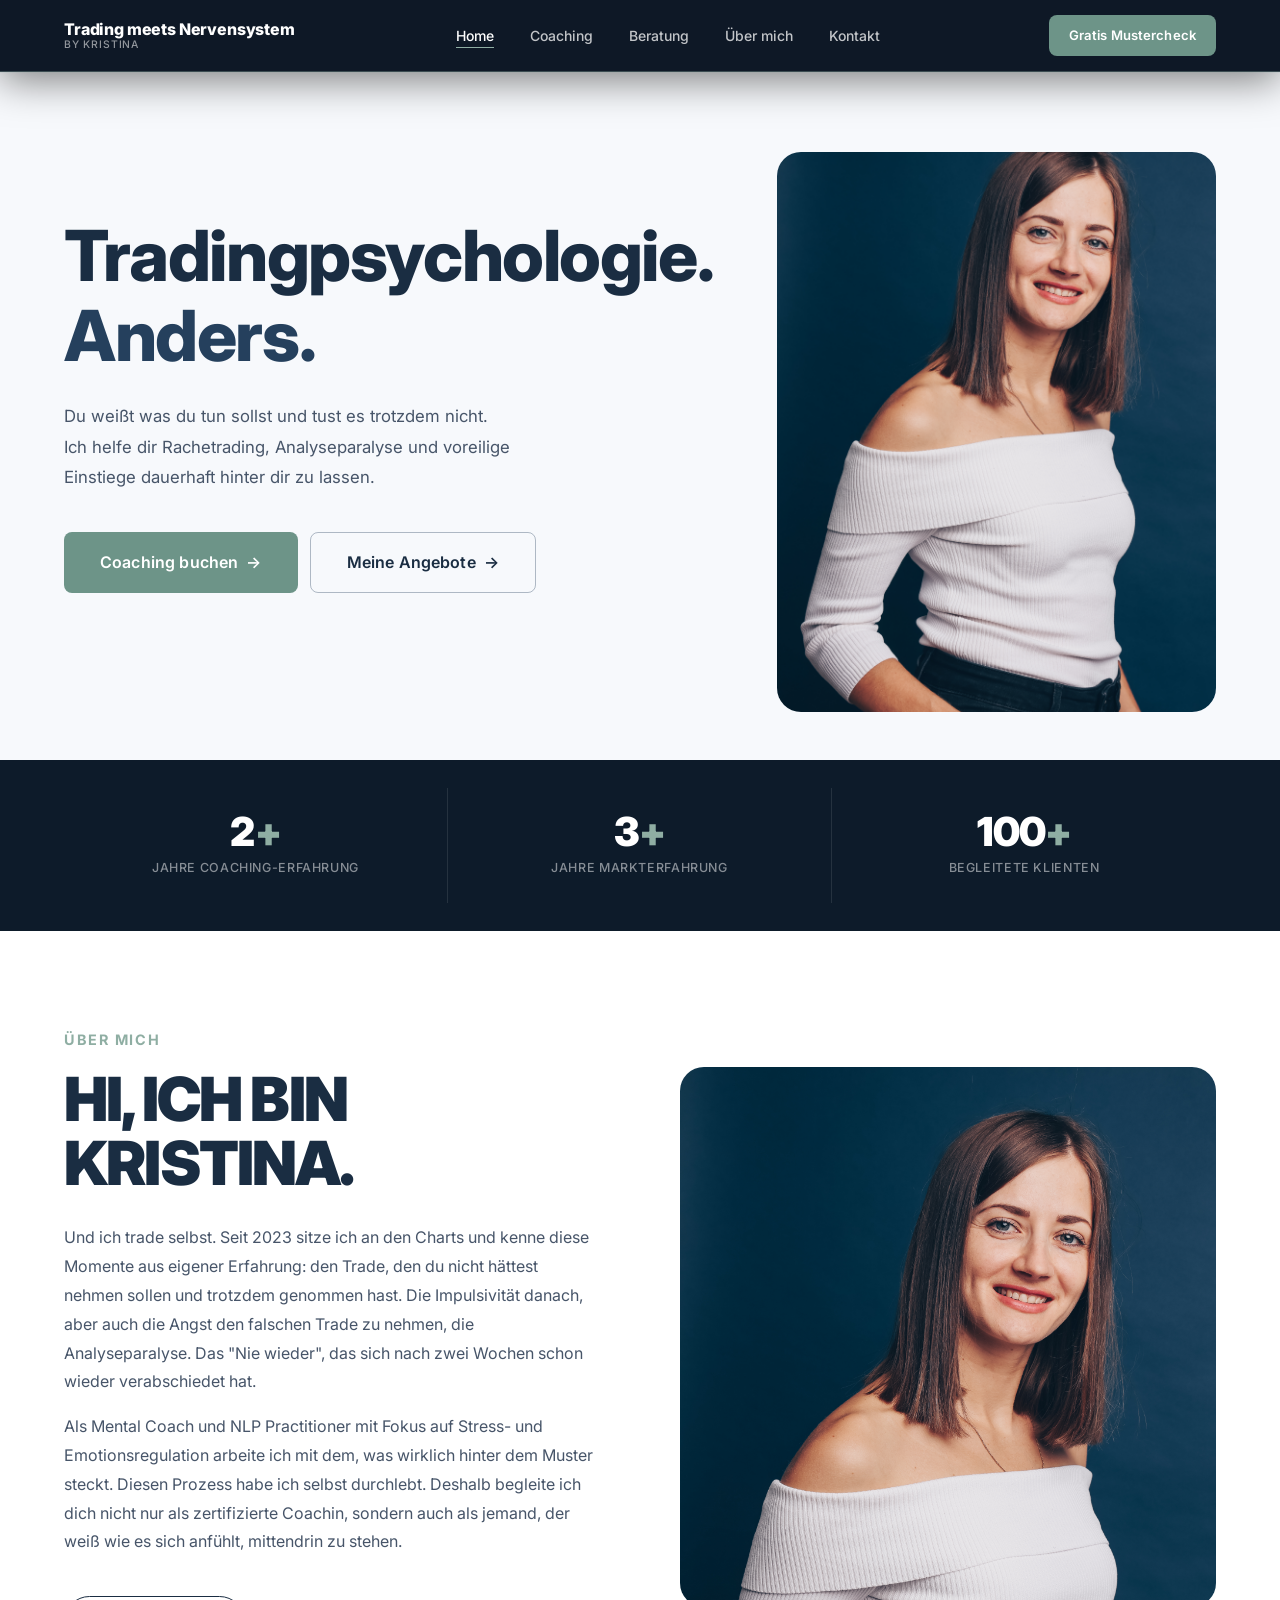
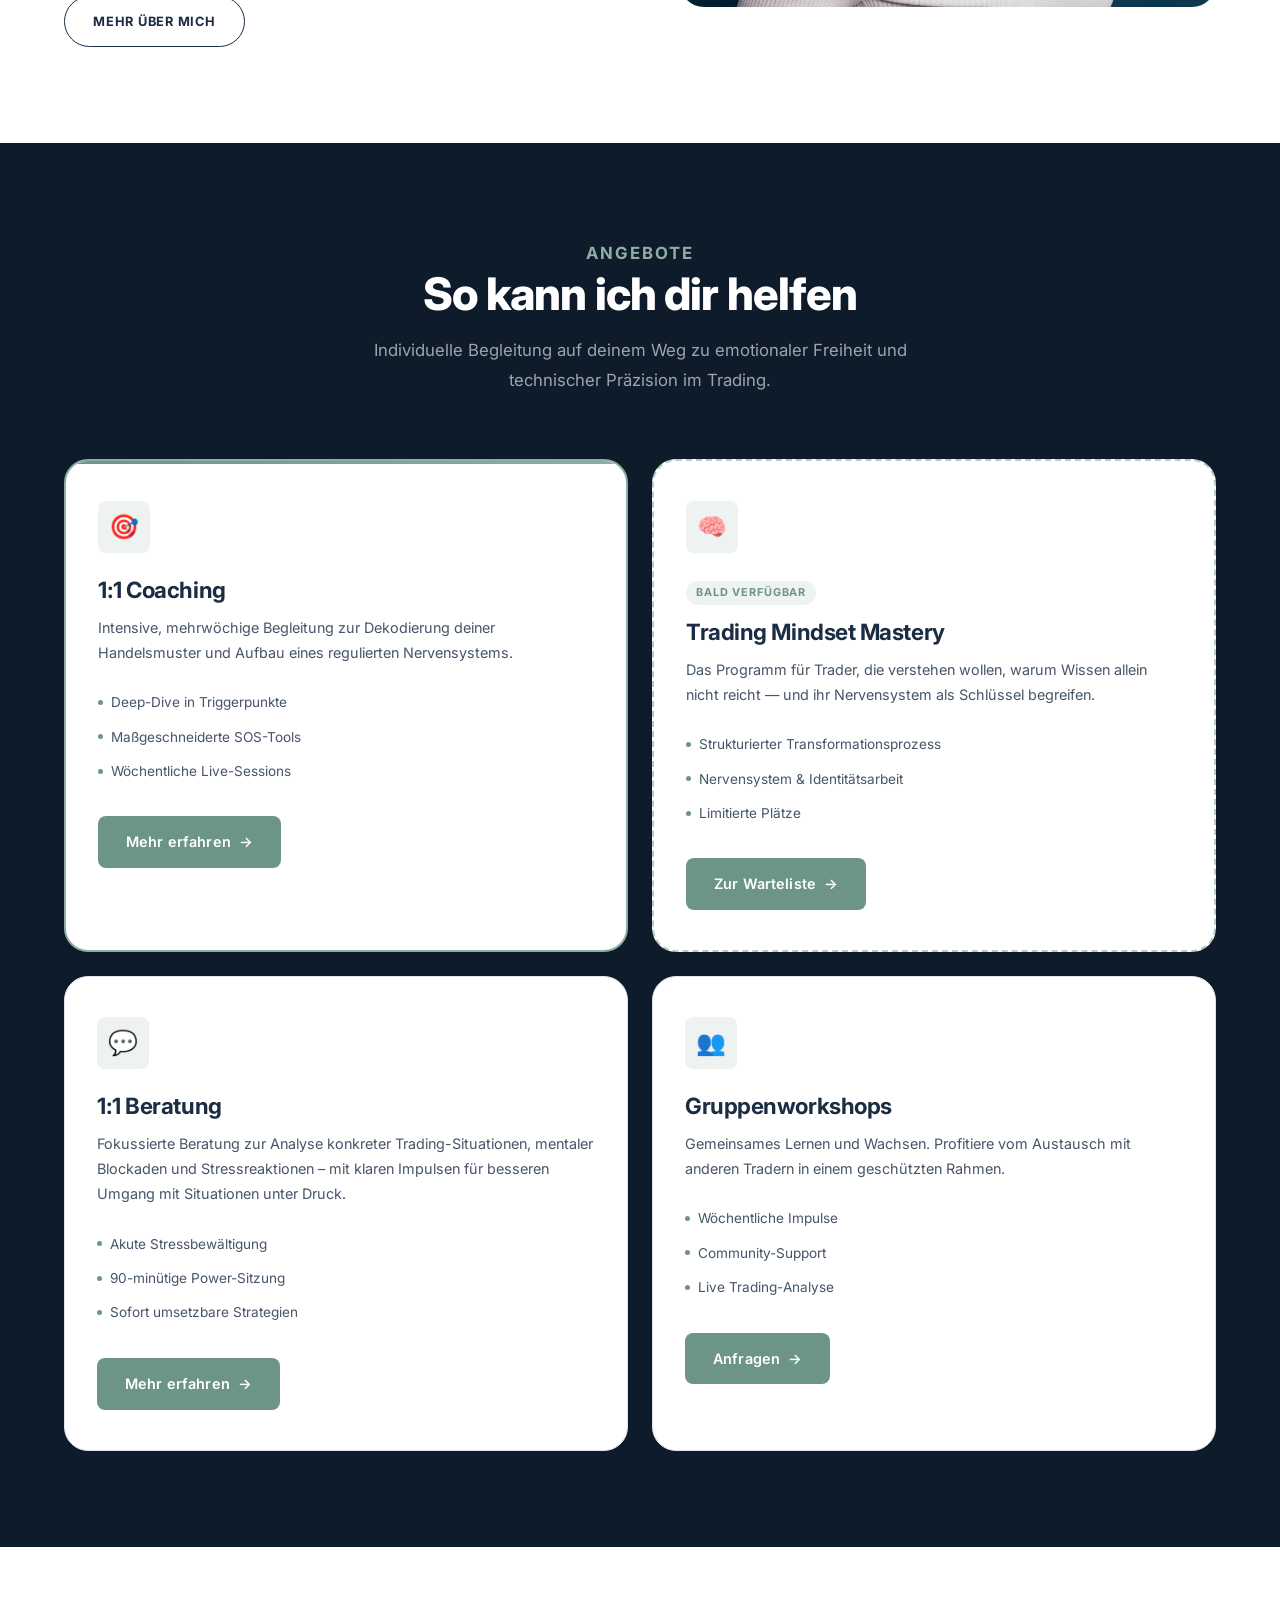
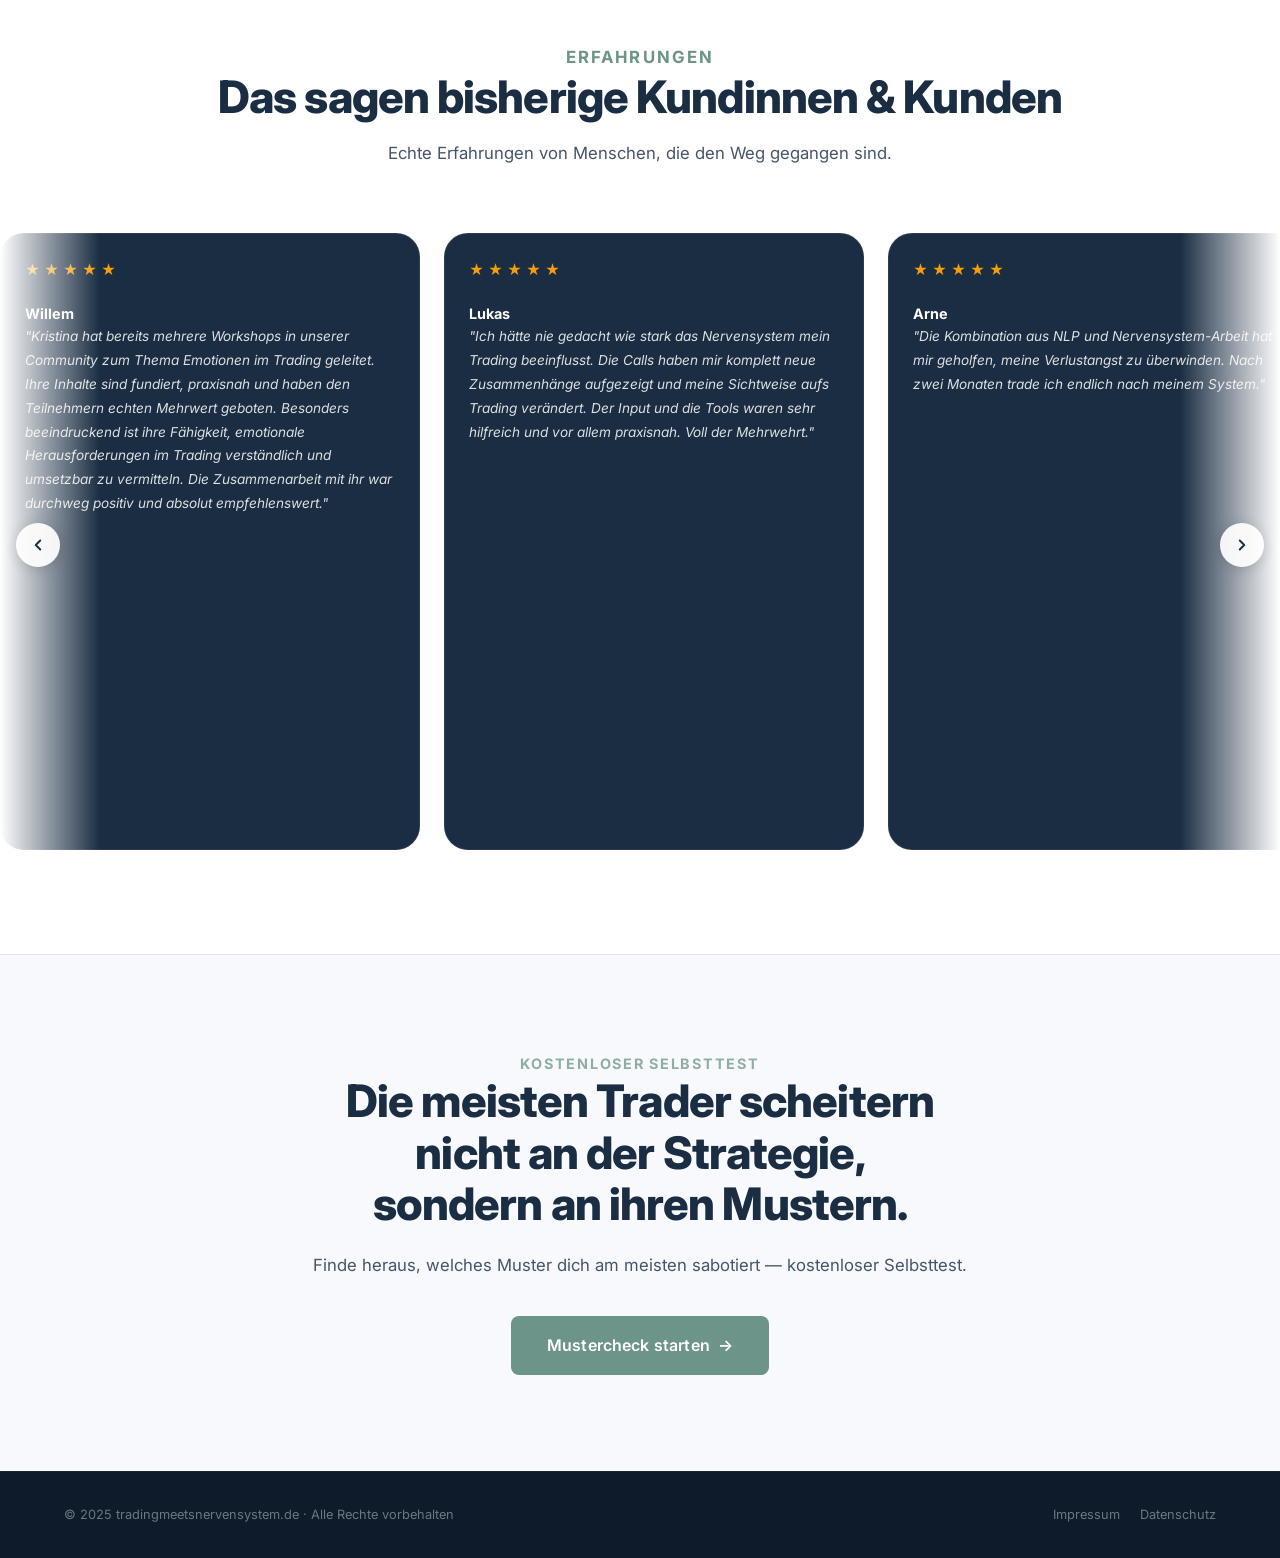
==== index.html @ 6cd236bb "Add files via upload" ====
﻿<!DOCTYPE html>
<html lang="de">
<head>
  <meta charset="UTF-8">
  <meta name="viewport" content="width=device-width, initial-scale=1.0">
  <title>Tradingpsychologie. Anders. | Trading meets Nervensystem</title>
  <meta name="description" content="Nervensystem-Regulation für Trader. Beende das impulsive Handeln durch die Verbindung von Marktanalytik und neuronaler Selbstregulation.">
  <link rel="preconnect" href="https://fonts.googleapis.com">
  <link rel="preconnect" href="https://fonts.gstatic.com" crossorigin>
  <link href="https://fonts.googleapis.com/css2?family=Inter:wght@300;400;500;600;700;800;900&display=swap" rel="stylesheet">
  <link rel="stylesheet" href="style.css">
  <style>
    /* STATS BAR — mitternachtsblau */
    .stats-bar { background: var(--navy-deeper); padding: 28px 0; }

    /* HERO — heller Hintergrund */
    .hero { background: var(--gray-50); min-height: auto; padding-bottom: 0; }
    .hero::before, .hero::after { display: none; }
    .hero-grid { padding: 80px 0 48px; }
    .hero-title { color: var(--navy-dark); }
    .hero-title .accent { color: #25405d; }
    .hero-desc { color: var(--gray-600); }
    .hero-image::after { background: none; }
    .hero-image img { filter: none; }
    /* ÜBER MICH — responsive */
    @media (max-width: 768px) {
      .ueber-mich-grid { grid-template-columns: 1fr !important; gap: 40px !important; }
      .ueber-mich-foto { height: 340px !important; }
    }
    @media (max-width: 600px) {
      .ueber-mich-grid { gap: 32px !important; }
      .ueber-mich-foto { height: 260px !important; }
    }
    /* Ghost-Button auf hellem Hintergrund */
    .hero .btn-ghost-white {
      color: var(--navy-dark);
      border-color: rgba(37,64,93,0.35);
    }
    .hero .btn-ghost-white:hover {
      background: rgba(37,64,93,0.06);
      border-color: var(--navy-dark);
      color: var(--navy-dark);
    }

    /* SERVICES — mitternachtsblau */
    .services-section { background: var(--navy-deeper); }
    .services-section .section-header .label { color: var(--teal-light); }
    .services-section .section-header h2 { color: var(--white); }
    .services-section .section-header p { color: rgba(255,255,255,0.6); }
    /* 2×2 Grid auf Index */
    .services-section .services-grid { grid-template-columns: repeat(2, 1fr); }
    @media (max-width: 600px) { .services-section .services-grid { grid-template-columns: 1fr; max-width: 100%; } }
    /* Normale Karten (Beratung & Gruppenworkshops) — hell */
    .services-section .service-card { background: var(--white); border-color: var(--gray-200); }
    .services-section .service-card:hover { background: var(--white); border-color: var(--teal-light); box-shadow: 0 8px 32px rgba(0,0,0,0.15); }
    .services-section .service-card h3 { color: var(--navy-dark); }
    .services-section .service-card p { color: var(--gray-600); }
    .services-section .service-card .service-list li { color: var(--gray-600); }
    .services-section .service-card .service-list li::before { background: var(--teal); }
    .services-section .service-card .service-link { color: var(--navy-dark); }
    /* Coaching-Karte (featured) — hell wie die anderen */
    .services-section .service-card.featured { background: var(--white); border: 2px solid var(--teal-light); }
    .services-section .service-card.featured h3 { color: var(--navy-dark); }
    .services-section .service-card.featured p { color: var(--gray-600); }
    .services-section .service-card.featured .service-list li { color: var(--gray-600); }
    .services-section .service-card.featured .service-list li::before { background: var(--teal); }
    .services-section .service-card.featured .service-link { color: var(--navy-dark); }
    .services-section .service-card.featured .service-icon { background: var(--teal-pale); }
    /* TMM Wartelisten-Karte */
    .services-section .service-card.tmm { background: var(--white); border: 2px dashed rgba(107,155,141,0.5); position: relative; }
    .services-section .service-card.tmm:hover { border-color: var(--teal-light); border-style: solid; box-shadow: 0 8px 32px rgba(0,0,0,0.15); }
    .services-section .service-card.tmm h3 { color: var(--navy-dark); }
    .services-section .service-card.tmm p { color: var(--gray-600); }
    .services-section .service-card.tmm .service-list li { color: var(--gray-600); }
    .services-section .service-card.tmm .service-list li::before { background: var(--teal); }
    .services-section .service-card.tmm .service-link { color: var(--teal); font-weight: 700; }
    .tmm-badge {
      display: inline-block;
      background: var(--teal-pale);
      color: var(--teal);
      font-size: 0.68rem;
      font-weight: 700;
      letter-spacing: 0.08em;
      text-transform: uppercase;
      padding: 3px 10px;
      border-radius: 100px;
      margin-bottom: 14px;
    }

    /* TESTIMONIALS — heller Hintergrund, nur Karten in Blau */
    .testimonials-section { background: var(--white); }
    .testimonials-section .section-header .label { color: var(--teal); }
    .testimonials-section .section-header h2 { color: var(--navy-dark); }
    .testimonials-section .section-header p { color: var(--gray-600); }

    /* Marquee */
    .testimonials-marquee {
      overflow: hidden;
      width: 100%;
      position: relative;
      margin-top: 48px;
      padding-bottom: 8px;
    }
    .testimonials-marquee::before,
    .testimonials-marquee::after {
      content: '';
      position: absolute;
      top: 0; bottom: 0;
      width: 100px;
      z-index: 2;
      pointer-events: none;
    }
    .testimonials-marquee::before {
      left: 0;
      background: linear-gradient(to right, var(--white), transparent);
    }
    .testimonials-marquee::after {
      right: 0;
      background: linear-gradient(to left, var(--white), transparent);
    }
    .testimonials-track {
      display: flex;
      gap: 24px;
      width: max-content;
      animation: marquee 50s linear infinite;
    }
    .testimonials-track:hover { animation-play-state: paused; }
    @keyframes marquee {
      0%   { transform: translateX(0); }
      100% { transform: translateX(-50%); }
    }
    .testimonials-section .testimonial-card {
      background: #1a2d42;
      border: 1px solid rgba(255,255,255,0.08);
      width: 420px;
      flex-shrink: 0;
      padding: 24px;
    }
    .testimonials-section .testimonial-text { font-size: 0.85rem; }
    .testimonials-section .author-name { font-size: 0.9rem; }
    .testimonials-section .testimonial-card:hover { background: #0d1b2a; border-color: rgba(255,255,255,0.12); }
    .testimonials-section .testimonial-text { color: rgba(255,255,255,0.85); }
    .testimonials-section .author-name { color: var(--white); }
    .testimonials-section .star { color: #f59e0b; }

    /* CTA — Schrift kleiner */
    .t-arrow {
      position: absolute;
      top: 50%;
      transform: translateY(-50%);
      z-index: 10;
      width: 44px;
      height: 44px;
      border-radius: 50%;
      border: none;
      background: rgba(255,255,255,0.92);
      color: var(--navy-dark);
      cursor: pointer;
      display: flex;
      align-items: center;
      justify-content: center;
      transition: background 0.2s, color 0.2s, transform 0.2s;
      box-shadow: 0 2px 14px rgba(0,0,0,0.15);
    }
    .t-arrow:hover {
      background: var(--teal);
      color: var(--white);
      transform: translateY(-50%) scale(1.08);
    }
    .t-prev { left: 16px; }
    .t-next { right: 16px; }
    @media(max-width:600px) {
      .testimonials-section .testimonial-card { width: min(340px, 82vw); padding: 20px; }
      .t-arrow { width: 34px; height: 34px; }
      .t-prev { left: 6px; }
      .t-next { right: 6px; }
    }
  </style>
</head>
<body class="subpage">

<!-- ===== NAVIGATION ===== -->
<nav class="nav scrolled" id="nav">
  <div class="nav-inner">
    <a href="index.html" class="nav-logo">
      <span class="logo-main">Trading meets Nervensystem</span>
      <span class="logo-sub">by Kristina</span>
    </a>
    <ul class="nav-links">
      <li><a href="index.html" class="active">Home</a></li>
      <li><a href="coaching.html">Coaching</a></li>
      <li><a href="beratung.html">Beratung</a></li>
      <li><a href="about.html">Über mich</a></li>
      <li><a href="contact.html">Kontakt</a></li>
    </ul>
    <a href="mustercheck.html" class="btn btn-teal btn-sm nav-cta">Gratis Mustercheck</a>
    <button class="nav-hamburger" id="hamburger" aria-label="Menü öffnen"><span></span><span></span><span></span></button>
  </div>
</nav>
<div class="nav-mobile" id="nav-mobile">
  <a href="index.html">Home</a>
  <a href="coaching.html">Coaching</a>
  <a href="beratung.html">Beratung</a>
  <a href="about.html">Über mich</a>
  <a href="contact.html">Kontakt</a>
  <a href="mustercheck.html" class="btn btn-teal" style="margin-top:8px;justify-content:center;">Gratis Mustercheck <span class="arrow">→</span></a>
</div>

<!-- ===== HERO ===== -->
<section class="hero">
  <div class="container">
    <div class="hero-grid">
      <div class="hero-content">
        <h1 class="hero-title">
          Tradingpsychologie.<br>
          <span class="accent">Anders.</span>
        </h1>
        <p class="hero-desc">
          Du weißt was du tun sollst und tust es trotzdem nicht.<br>
          Ich helfe dir Rachetrading, Analyseparalyse und voreilige Einstiege dauerhaft hinter dir zu lassen.
        </p>
        <div class="hero-actions">
          <a href="contact.html" class="btn btn-teal btn-lg">Coaching buchen <span class="arrow">→</span></a>
          <a href="#angebote" class="btn btn-ghost-white btn-lg">Meine Angebote <span class="arrow">→</span></a>
        </div>
      </div>
      <div class="hero-image-wrap">
        <div class="hero-image">
          <!-- Ersetze src mit deinem eigenen Foto -->
          <img src="Foto_Startseite_oben.jpg" alt="Kristina – Trading Coach" loading="lazy">
        </div>
      </div>
    </div>
  </div>
</section>

<!-- ===== STATS BAR ===== -->
<div class="stats-bar">
  <div class="container">
    <div class="stats-grid" style="grid-template-columns:repeat(3,minmax(0,1fr));">
      <div class="stat-item fade-up">
        <div class="stat-number"><span class="counter" data-target="2">0</span><span class="plus">+</span></div>
        <div class="stat-label">Jahre Coaching-Erfahrung</div>
      </div>
      <div class="stat-item fade-up">
        <div class="stat-number"><span class="counter" data-target="3">0</span><span class="plus">+</span></div>
        <div class="stat-label">Jahre Markterfahrung</div>
      </div>
      <div class="stat-item fade-up" style="border-right:none;">
        <div class="stat-number"><span class="counter" data-target="100">0</span><span class="plus">+</span></div>
        <div class="stat-label">Begleitete Klienten</div>
      </div>
    </div>
  </div>
</div>

<!-- ===== ÜBER MICH ===== -->
<section style="background:var(--white);padding:96px 0;">
  <div class="container">
    <div class="ueber-mich-grid fade-up" style="display:grid;grid-template-columns:1fr 1fr;gap:80px;align-items:center;">
      <div>
        <p class="label" style="margin-bottom:16px;">Über mich</p>
        <h2 style="font-size:clamp(2.4rem,5vw,3.8rem);font-weight:900;line-height:1.05;letter-spacing:-0.03em;color:var(--navy-dark);margin-bottom:28px;">
          HI, ICH BIN<br>KRISTINA.
        </h2>
        <p style="margin-bottom:16px;font-size:1rem;color:var(--gray-600);line-height:1.8;">
          Und ich trade selbst. Seit 2023 sitze ich an den Charts und kenne diese Momente aus eigener Erfahrung: den Trade, den du nicht hättest nehmen sollen und trotzdem genommen hast. Die Impulsivität danach, aber auch die Angst den falschen Trade zu nehmen, die Analyseparalyse. Das "Nie wieder", das sich nach zwei Wochen schon wieder verabschiedet hat.
        </p>
        <p style="margin-bottom:40px;font-size:1rem;color:var(--gray-600);line-height:1.8;">
          Als Mental Coach und NLP Practitioner mit Fokus auf Stress- und Emotionsregulation arbeite ich mit dem, was wirklich hinter dem Muster steckt. Diesen Prozess habe ich selbst durchlebt. Deshalb begleite ich dich nicht nur als zertifizierte Coachin, sondern auch als jemand, der weiß wie es sich anfühlt, mittendrin zu stehen.
        </p>
        <a href="about.html" style="display:inline-flex;align-items:center;gap:8px;border:1.5px solid var(--navy-dark);color:var(--navy-dark);background:transparent;border-radius:40px;padding:14px 28px;font-weight:700;letter-spacing:0.06em;font-size:0.8rem;text-transform:uppercase;transition:all 0.3s ease;"
          onmouseover="this.style.background='var(--navy-dark)';this.style.color='white';"
          onmouseout="this.style.background='transparent';this.style.color='var(--navy-dark)';">
          MEHR ÜBER MICH
        </a>
      </div>
      <div class="ueber-mich-foto" style="height:540px;overflow:hidden;border-radius:var(--radius-lg);">
        <img src="Foto_Startseite_oben.jpg" alt="Kristina" style="width:100%;height:100%;object-fit:cover;object-position:top;">
      </div>
    </div>
  </div>
</section>

<!-- ===== SERVICES ===== -->
<section class="services-section" id="angebote">
  <div class="container">
    <div class="section-header center fade-up">
      <p class="label">Angebote</p>
      <h2>So kann ich dir helfen</h2>
      <p>Individuelle Begleitung auf deinem Weg zu emotionaler Freiheit und technischer Präzision im Trading.</p>
    </div>
    <div class="services-grid">
      <div class="service-card featured fade-up">
        <div class="service-icon">🎯</div>
        <h3>1:1 Coaching</h3>
        <p>Intensive, mehrwöchige Begleitung zur Dekodierung deiner Handelsmuster und Aufbau eines regulierten Nervensystems.</p>
        <ul class="service-list">
          <li>Deep-Dive in Triggerpunkte</li>
          <li>Maßgeschneiderte SOS-Tools</li>
          <li>Wöchentliche Live-Sessions</li>
        </ul>
        <a href="coaching.html" class="btn btn-teal" style="margin-top:auto;justify-content:center;">Mehr erfahren <span class="arrow">→</span></a>
      </div>
      <div class="service-card tmm fade-up">
        <div class="service-icon">🧠</div>
        <div class="tmm-badge">Bald verfügbar</div>
        <h3>Trading Mindset Mastery</h3>
        <p>Das Programm für Trader, die verstehen wollen, warum Wissen allein nicht reicht — und ihr Nervensystem als Schlüssel begreifen.</p>
        <ul class="service-list">
          <li>Strukturierter Transformationsprozess</li>
          <li>Nervensystem & Identitätsarbeit</li>
          <li>Limitierte Plätze</li>
        </ul>
        <a href="waitlist.html" class="btn btn-teal" style="margin-top:auto;justify-content:center;">Zur Warteliste <span class="arrow">→</span></a>
      </div>
      <div class="service-card fade-up">
        <div class="service-icon">💬</div>
        <h3>1:1 Beratung</h3>
        <p>Fokussierte Beratung zur Analyse konkreter Trading-Situationen, mentaler Blockaden und Stressreaktionen – mit klaren Impulsen für besseren Umgang mit Situationen unter Druck.</p>
        <ul class="service-list">
          <li>Akute Stressbewältigung</li>
          <li>90-minütige Power-Sitzung</li>
          <li>Sofort umsetzbare Strategien</li>
        </ul>
        <a href="beratung.html" class="btn btn-teal" style="margin-top:auto;justify-content:center;">Mehr erfahren <span class="arrow">→</span></a>
      </div>
      <div class="service-card fade-up">
        <div class="service-icon">👥</div>
        <h3>Gruppenworkshops</h3>
        <p>Gemeinsames Lernen und Wachsen. Profitiere vom Austausch mit anderen Tradern in einem geschützten Rahmen.</p>
        <ul class="service-list">
          <li>Wöchentliche Impulse</li>
          <li>Community-Support</li>
          <li>Live Trading-Analyse</li>
        </ul>
        <a href="contact.html" class="btn btn-teal" style="margin-top:auto;justify-content:center;">Anfragen <span class="arrow">→</span></a>
      </div>
    </div>
  </div>
</section>

<!-- ===== TESTIMONIALS (6) ===== -->
<section class="testimonials-section">
  <div class="container">
    <div class="section-header center fade-up">
      <p class="label">Erfahrungen</p>
      <h2>Das sagen bisherige Kundinnen &amp; Kunden</h2>
      <p>Echte Erfahrungen von Menschen, die den Weg gegangen sind.</p>
    </div>
  </div>
  <!-- Marquee: Karten zweimal für nahtlose Schleife -->
  <div class="testimonials-marquee">
    <button class="t-arrow t-prev" aria-label="Zurück"><svg width="18" height="18" viewBox="0 0 24 24" fill="none" stroke="currentColor" stroke-width="2.5" stroke-linecap="round" stroke-linejoin="round"><polyline points="15,18 9,12 15,6"/></svg></button>
    <button class="t-arrow t-next" aria-label="Weiter"><svg width="18" height="18" viewBox="0 0 24 24" fill="none" stroke="currentColor" stroke-width="2.5" stroke-linecap="round" stroke-linejoin="round"><polyline points="9,18 15,12 9,6"/></svg></button>
    <div class="testimonials-track">
      <!-- Originale -->
      <div class="testimonial-card">
        <div class="testimonial-stars"><span class="star">★</span><span class="star">★</span><span class="star">★</span><span class="star">★</span><span class="star">★</span></div>
        <div class="testimonial-author"><div class="author-name">Willem</div></div>
        <p class="testimonial-text">"Kristina hat bereits mehrere Workshops in unserer Community zum Thema Emotionen im Trading geleitet. Ihre Inhalte sind fundiert, praxisnah und haben den Teilnehmern echten Mehrwert geboten. Besonders beeindruckend ist ihre Fähigkeit, emotionale Herausforderungen im Trading verständlich und umsetzbar zu vermitteln. Die Zusammenarbeit mit ihr war durchweg positiv und absolut empfehlenswert."</p>
      </div>
      <div class="testimonial-card">
        <div class="testimonial-stars"><span class="star">★</span><span class="star">★</span><span class="star">★</span><span class="star">★</span><span class="star">★</span></div>
        <div class="testimonial-author"><div class="author-name">Lukas</div></div>
        <p class="testimonial-text">"Ich hätte nie gedacht wie stark das Nervensystem mein Trading beeinflusst. Die Calls haben mir komplett neue Zusammenhänge aufgezeigt und meine Sichtweise aufs Trading verändert. Der Input und die Tools waren sehr hilfreich und vor allem praxisnah. Voll der Mehrwehrt."</p>
      </div>
      <div class="testimonial-card">
        <div class="testimonial-stars"><span class="star">★</span><span class="star">★</span><span class="star">★</span><span class="star">★</span><span class="star">★</span></div>
        <div class="testimonial-author"><div class="author-name">Arne</div></div>
        <p class="testimonial-text">"Die Kombination aus NLP und Nervensystem-Arbeit hat mir geholfen, meine Verlustangst zu überwinden. Nach zwei Monaten trade ich endlich nach meinem System."</p>
      </div>
      <div class="testimonial-card">
        <div class="testimonial-stars"><span class="star">★</span><span class="star">★</span><span class="star">★</span><span class="star">★</span><span class="star">★</span></div>
        <div class="testimonial-author"><div class="author-name">Christoph</div></div>
        <p class="testimonial-text">"Obwohl ich das letzte Jahr profitabel abschließen konnte, hatte ich ein Muster erkannt, das mein Trading ab einem bestimmten Punkt immer wieder stark negativ beeinflusst hat. Mit der Hilfe von Kristina durfte ich herausfinden, dass dahinter ein tief verankerter Glaubenssatz im Unterbewusstsein steckt, der mich in entscheidenden Momenten immer wieder blockiert hat. Seit wir diesen aufgelöst bzw. neu ausgerichtet haben, fühle ich mich innerlich deutlich freier. Ich kann ihr Coaching nur wärmstens weiterempfehlen, nochmals ganz herzlichen Dank dafür!"</p>
      </div>
      <div class="testimonial-card">
        <div class="testimonial-stars"><span class="star">★</span><span class="star">★</span><span class="star">★</span><span class="star">★</span><span class="star">★</span></div>
        <div class="testimonial-author"><div class="author-name">Jana</div></div>
        <p class="testimonial-text">"Der Workshop mit Kristina hat mein Trading wirklich transformiert. Zum ersten Mal habe ich verstanden, wie stark mein Nervensystem meine Entscheidungen am Chart beeinflusst. Kristina vermittelt dieses Wissen mit einer besonderen Mischung aus Fachkompetenz, Empathie und Praxisnähe. Die Übungen und Tools lassen sich sofort umsetzen und haben mir geholfen, emotional viel stabiler zu traden. Absolute Empfehlung!"</p>
      </div>
      <div class="testimonial-card">
        <div class="testimonial-stars"><span class="star">★</span><span class="star">★</span><span class="star">★</span><span class="star">★</span><span class="star">★</span></div>
        <div class="testimonial-author"><div class="author-name">Filomena</div></div>
        <p class="testimonial-text">"Die Coachings mit Kristina waren wirklich unglaublich wirkungsvoll. Du spürst genau was gerade gebraucht wird und setzt die passende Methode ein. Was ich besonders schätze ist deine ruhige, präsente Art zuzuhören. Du bist wirklich da, bleibst bei mir und bei dem, was sich gerade zeigt, ohne zu drängen. Das habe ich in dieser Form bei anderen Coaches selten erlebt. Eine klare Empfehlung!"</p>
      </div>
      <div class="testimonial-card">
        <div class="testimonial-stars"><span class="star">★</span><span class="star">★</span><span class="star">★</span><span class="star">★</span><span class="star">★</span></div>
        <div class="testimonial-author"><div class="author-name">Patrick</div></div>
        <p class="testimonial-text">"Nach langem Hin und Her habe ich endlich eine Strategie gefunden, die wirklich zu mir passt. Jedoch musste ich schnell feststellen, dass mein Mindset noch lange nicht dort ist, wo es für profitables Trading sein sollte. Zum Glück bin ich über Prime Trading auf Kristina gestoßen und durfte einige Mindset-Calls miterleben. Dadurch habe ich verstanden, wo eigentlich mein größtes Problem liegt. Es hat nicht lange gedauert, bis ich mir auch ein 1:1-Coaching bei ihr gebucht habe. Durch sie habe ich verstanden, wie sehr meine Emotionen meine Entscheidungen beim Traden beeinflussen. Kristina vermittelt die Themen rund um das Nervensystem sehr strukturiert, ruhig, verständlich und praxisnah. Seitdem habe ich bereits einen großen Entwicklungsschritt gemacht und handle nicht mehr so emotional wie früher. Ich bin zwar noch nicht dort angekommen, wo ich sein möchte, aber eines ist mir bewusst geworden: Ohne diesen Schritt werde ich langfristig nicht profitabel. Maximaler Mehrwert – ich kann das Coaching nur weiterempfehlen."</p>
      </div>
      <!-- Duplikate für nahtlose Schleife -->
      <div class="testimonial-card">
        <div class="testimonial-stars"><span class="star">★</span><span class="star">★</span><span class="star">★</span><span class="star">★</span><span class="star">★</span></div>
        <div class="testimonial-author"><div class="author-name">Willem</div></div>
        <p class="testimonial-text">"Kristina hat bereits mehrere Workshops in unserer Community zum Thema Emotionen im Trading geleitet. Ihre Inhalte sind fundiert, praxisnah und haben den Teilnehmern echten Mehrwert geboten. Besonders beeindruckend ist ihre Fähigkeit, emotionale Herausforderungen im Trading verständlich und umsetzbar zu vermitteln. Die Zusammenarbeit mit ihr war durchweg positiv und absolut empfehlenswert."</p>
      </div>
      <div class="testimonial-card">
        <div class="testimonial-stars"><span class="star">★</span><span class="star">★</span><span class="star">★</span><span class="star">★</span><span class="star">★</span></div>
        <div class="testimonial-author"><div class="author-name">Lukas</div></div>
        <p class="testimonial-text">"Ich hätte nie gedacht wie stark das Nervensystem mein Trading beeinflusst. Die Calls haben mir komplett neue Zusammenhänge aufgezeigt und meine Sichtweise aufs Trading verändert. Der Input und die Tools waren sehr hilfreich und vor allem praxisnah. Voll der Mehrwehrt."</p>
      </div>
      <div class="testimonial-card">
        <div class="testimonial-stars"><span class="star">★</span><span class="star">★</span><span class="star">★</span><span class="star">★</span><span class="star">★</span></div>
        <div class="testimonial-author"><div class="author-name">Arne</div></div>
        <p class="testimonial-text">"Die Kombination aus NLP und Nervensystem-Arbeit hat mir geholfen, meine Verlustangst zu überwinden. Nach zwei Monaten trade ich endlich nach meinem System."</p>
      </div>
      <div class="testimonial-card">
        <div class="testimonial-stars"><span class="star">★</span><span class="star">★</span><span class="star">★</span><span class="star">★</span><span class="star">★</span></div>
        <div class="testimonial-author"><div class="author-name">Christoph</div></div>
        <p class="testimonial-text">"Obwohl ich das letzte Jahr profitabel abschließen konnte, hatte ich ein Muster erkannt, das mein Trading ab einem bestimmten Punkt immer wieder stark negativ beeinflusst hat. Mit der Hilfe von Kristina durfte ich herausfinden, dass dahinter ein tief verankerter Glaubenssatz im Unterbewusstsein steckt, der mich in entscheidenden Momenten immer wieder blockiert hat. Seit wir diesen aufgelöst bzw. neu ausgerichtet haben, fühle ich mich innerlich deutlich freier. Ich kann ihr Coaching nur wärmstens weiterempfehlen, nochmals ganz herzlichen Dank dafür!"</p>
      </div>
      <div class="testimonial-card">
        <div class="testimonial-stars"><span class="star">★</span><span class="star">★</span><span class="star">★</span><span class="star">★</span><span class="star">★</span></div>
        <div class="testimonial-author"><div class="author-name">Jana</div></div>
        <p class="testimonial-text">"Der Workshop mit Kristina hat mein Trading wirklich transformiert. Zum ersten Mal habe ich verstanden, wie stark mein Nervensystem meine Entscheidungen am Chart beeinflusst. Kristina vermittelt dieses Wissen mit einer besonderen Mischung aus Fachkompetenz, Empathie und Praxisnähe. Die Übungen und Tools lassen sich sofort umsetzen und haben mir geholfen, emotional viel stabiler zu traden. Absolute Empfehlung!"</p>
      </div>
      <div class="testimonial-card">
        <div class="testimonial-stars"><span class="star">★</span><span class="star">★</span><span class="star">★</span><span class="star">★</span><span class="star">★</span></div>
        <div class="testimonial-author"><div class="author-name">Filomena</div></div>
        <p class="testimonial-text">"Die Coachings mit Kristina waren wirklich unglaublich wirkungsvoll. Du spürst genau was gerade gebraucht wird und setzt die passende Methode ein. Was ich besonders schätze ist deine ruhige, präsente Art zuzuhören. Du bist wirklich da, bleibst bei mir und bei dem, was sich gerade zeigt, ohne zu drängen. Das habe ich in dieser Form bei anderen Coaches selten erlebt. Eine klare Empfehlung!"</p>
      </div>
      <div class="testimonial-card">
        <div class="testimonial-stars"><span class="star">★</span><span class="star">★</span><span class="star">★</span><span class="star">★</span><span class="star">★</span></div>
        <div class="testimonial-author"><div class="author-name">Patrick</div></div>
        <p class="testimonial-text">"Nach langem Hin und Her habe ich endlich eine Strategie gefunden, die wirklich zu mir passt. Jedoch musste ich schnell feststellen, dass mein Mindset noch lange nicht dort ist, wo es für profitables Trading sein sollte. Zum Glück bin ich über Prime Trading auf Kristina gestoßen und durfte einige Mindset-Calls miterleben. Dadurch habe ich verstanden, wo eigentlich mein größtes Problem liegt. Es hat nicht lange gedauert, bis ich mir auch ein 1:1-Coaching bei ihr gebucht habe. Durch sie habe ich verstanden, wie sehr meine Emotionen meine Entscheidungen beim Traden beeinflussen. Kristina vermittelt die Themen rund um das Nervensystem sehr strukturiert, ruhig, verständlich und praxisnah. Seitdem habe ich bereits einen großen Entwicklungsschritt gemacht und handle nicht mehr so emotional wie früher. Ich bin zwar noch nicht dort angekommen, wo ich sein möchte, aber eines ist mir bewusst geworden: Ohne diesen Schritt werde ich langfristig nicht profitabel. Maximaler Mehrwert – ich kann das Coaching nur weiterempfehlen."</p>
      </div>
    </div>
  </div>

</section>

<!-- ===== CTA ===== -->
<section style="background:var(--gray-50);padding:96px 0;border-top:1px solid var(--gray-200);">
  <div class="container">
    <div style="max-width:680px;margin:0 auto;text-align:center;" class="fade-up">
      <p class="label">Kostenloser Selbsttest</p>
      <h2 style="color:var(--navy-dark);margin-bottom:20px;">Die meisten Trader scheitern nicht an der Strategie,<br>sondern an ihren Mustern.</h2>
      <p style="color:var(--gray-600);font-size:1.05rem;margin-bottom:36px;">Finde heraus, welches Muster dich am meisten sabotiert — kostenloser Selbsttest.</p>
      <a href="contact.html" class="btn btn-teal btn-lg">Mustercheck starten <span class="arrow">→</span></a>
    </div>
  </div>
</section>

<footer class="footer" style="padding:32px 0;">
  <div class="container">
    <div style="display:flex;align-items:center;justify-content:space-between;flex-wrap:wrap;gap:16px;">
      <p style="font-size:0.8rem;color:rgba(255,255,255,0.4);margin:0;">© 2025 tradingmeetsnervensystem.de · Alle Rechte vorbehalten</p>
      <div style="display:flex;gap:20px;">
        <a href="impressum.html" style="font-size:0.8rem;color:rgba(255,255,255,0.4);transition:color 0.2s;" onmouseover="this.style.color='rgba(255,255,255,0.8)'" onmouseout="this.style.color='rgba(255,255,255,0.4)'">Impressum</a>
        <a href="datenschutz.html" style="font-size:0.8rem;color:rgba(255,255,255,0.4);transition:color 0.2s;" onmouseover="this.style.color='rgba(255,255,255,0.8)'" onmouseout="this.style.color='rgba(255,255,255,0.4)'">Datenschutz</a>
      </div>
    </div>
  </div>
</footer>

<script src="main.js"></script>
<script>
(function() {
  var track = document.querySelector('.testimonials-track');
  if (!track) return;
  var ANIM_S = 50;
  var resumeTimer = null;
  var busy = false;

  function tx(el) {
    var t = window.getComputedStyle(el).transform;
    if (!t || t === 'none') return 0;
    var v = t.replace('matrix(','').replace(')','').split(',');
    return parseFloat(v[4]) || 0;
  }

  function move(dir) {
    if (busy) return;
    busy = true;
    clearTimeout(resumeTimer);
    var card = track.querySelector('.testimonial-card');
    var cw = card ? card.offsetWidth + 24 : 360;
    var cur = tx(track);
    var tgt = cur + dir * cw;
    track.style.transition = 'none';
    track.style.animation = 'none';
    track.style.transform = 'translateX(' + cur + 'px)';
    void track.offsetHeight;
    track.style.transition = 'transform 0.45s cubic-bezier(0.25,0.46,0.45,0.94)';
    track.style.transform = 'translateX(' + tgt + 'px)';
    setTimeout(function() { busy = false; }, 500);
    resumeTimer = setTimeout(function() { resume(tgt); }, 3500);
  }

  function resume(frozenX) {
    var half = track.scrollWidth / 2;
    var x = frozenX;
    while (x > 0) x -= half;
    while (x < -half) x += half;
    var delay = -Math.round((Math.abs(x) / half) * ANIM_S * 1000);
    track.style.transition = 'none';
    track.style.transform = 'translateX(' + x + 'px)';
    void track.offsetHeight;
    track.style.transform = '';
    track.style.animation = 'marquee ' + ANIM_S + 's linear ' + delay + 'ms infinite';
  }

  var prev = document.querySelector('.t-prev');
  var next = document.querySelector('.t-next');
  if (prev) prev.addEventListener('click', function() { move(1); });
  if (next) next.addEventListener('click', function() { move(-1); });
})();
</script>
</body>
</html>
---- style.css ----
﻿/* ============================================
   TRADING MEETS NERVENSYSTEM â€” Global Styles
   Brand: #25405d
============================================ */

*, *::before, *::after { box-sizing: border-box; margin: 0; padding: 0; }

html { scroll-behavior: smooth; font-size: 16px; }

:root {
  --navy:        #25405d;
  --navy-dark:   #1a2d42;
  --navy-deeper: #0d1b2a;
  --teal:        #6d9488;
  --teal-light:  #8faea3;
  --teal-pale:   #eef3f1;
  --gold:        #c9a84c;
  --gray-50:     #f7f9fc;
  --gray-100:    #edf2f7;
  --gray-200:    #dde3ec;
  --gray-400:    #94a3b8;
  --gray-600:    #475569;
  --gray-800:    #1e293b;
  --white:       #ffffff;
  --radius-sm:   8px;
  --radius:      14px;
  --radius-lg:   24px;
  --radius-xl:   40px;
  --shadow-sm:   0 1px 4px rgba(13,27,42,0.06);
  --shadow:      0 4px 20px rgba(13,27,42,0.08);
  --shadow-lg:   0 12px 48px rgba(13,27,42,0.14);
  --shadow-xl:   0 24px 80px rgba(13,27,42,0.20);
  --transition:  0.3s cubic-bezier(0.4,0,0.2,1);
  --max-w:       1200px;
  --nav-h:       72px;
}

body {
  font-family: 'Inter', -apple-system, BlinkMacSystemFont, 'Segoe UI', sans-serif;
  color: var(--navy-dark);
  background: var(--white);
  line-height: 1.65;
  -webkit-font-smoothing: antialiased;
  overflow-x: hidden;
  max-width: 100vw;
}
html {
  overflow-x: hidden;
  max-width: 100vw;
}

img { max-width: 100%; height: auto; display: block; }

a { color: inherit; text-decoration: none; }

ul { list-style: none; }

/* ============ TYPOGRAPHY ============ */
h1, h2, h3, h4 { line-height: 1.15; font-weight: 800; letter-spacing: -0.02em; }

h1 { font-size: clamp(2.4rem, 5vw, 4rem); }
h2 { font-size: clamp(1.8rem, 3.5vw, 2.8rem); }
h3 { font-size: clamp(1.15rem, 2vw, 1.4rem); font-weight: 700; }
h4 { font-size: 1rem; font-weight: 600; }

p { font-size: 1rem; color: var(--gray-600); line-height: 1.75; }

.text-teal  { color: var(--teal-light); }
.text-navy  { color: var(--navy); }
.text-white { color: var(--white); }

.label {
  font-size: 0.9rem;
  font-weight: 700;
  letter-spacing: 0.12em;
  text-transform: uppercase;
  color: var(--teal-light);
}

/* ============ LAYOUT ============ */
.container {
  max-width: var(--max-w);
  margin: 0 auto;
  padding: 0 24px;
}

section { padding: 96px 0; overflow-x: hidden; }

.section-header { margin-bottom: 64px; }
.section-header .label { margin-bottom: 12px; }
.section-header h2 { margin-bottom: 16px; }
.section-header p { max-width: 560px; font-size: 1.05rem; }
.section-header.center { text-align: center; }
.section-header.center p { margin: 0 auto; }

/* ============ BUTTONS ============ */
.btn {
  display: inline-flex;
  align-items: center;
  gap: 8px;
  padding: 14px 28px;
  border-radius: var(--radius-sm);
  font-size: 0.9rem;
  font-weight: 600;
  cursor: pointer;
  border: none;
  transition: var(--transition);
  letter-spacing: 0.01em;
  white-space: nowrap;
}

.btn-primary {
  background: var(--navy);
  color: var(--white);
}
.btn-primary:hover {
  background: var(--navy-dark);
  transform: translateY(-2px);
  box-shadow: 0 8px 24px rgba(37,64,93,0.35);
}

.btn-outline {
  background: transparent;
  color: var(--navy);
  border: 1.5px solid var(--navy);
}
.btn-outline:hover {
  background: var(--navy);
  color: var(--white);
  transform: translateY(-2px);
}

.btn-teal {
  background: var(--teal);
  color: var(--white);
}
.btn-teal:hover {
  background: var(--teal-light);
  transform: translateY(-2px);
  box-shadow: 0 8px 24px rgba(143,174,163,0.35);
}

.btn-ghost-white {
  background: transparent;
  color: var(--white);
  border: 1.5px solid rgba(255,255,255,0.5);
}
.btn-ghost-white:hover {
  background: rgba(255,255,255,0.12);
  border-color: var(--white);
}

.btn-lg { padding: 16px 36px; font-size: 1rem; border-radius: var(--radius-sm); }
.btn-sm { padding: 10px 20px; font-size: 0.82rem; }

/* Arrow icon */
.btn .arrow { transition: transform var(--transition); }
.btn:hover .arrow { transform: translateX(4px); }

/* ============ NAVIGATION ============ */
.nav {
  position: fixed;
  top: 0;
  left: 0;
  right: 0;
  height: var(--nav-h);
  z-index: 1000;
  transition: var(--transition);
  border-bottom: 1px solid rgba(143,174,163,0.2);
}

.nav.scrolled {
  background: rgba(10,20,34,0.98);
  backdrop-filter: blur(20px);
  border-bottom: 1px solid rgba(143,174,163,0.35);
  box-shadow: 0 1px 0 rgba(143,174,163,0.12), 0 8px 40px rgba(0,0,0,0.5);
}

.nav-inner {
  display: flex;
  align-items: center;
  justify-content: space-between;
  height: 100%;
  max-width: var(--max-w);
  margin: 0 auto;
  padding: 0 24px;
}

.nav-logo {
  display: flex;
  flex-direction: column;
  line-height: 1.1;
}
.nav-logo .logo-main {
  font-size: 1rem;
  font-weight: 800;
  color: var(--white);
  letter-spacing: -0.01em;
}
.nav-logo .logo-sub {
  font-size: 0.65rem;
  font-weight: 500;
  color: rgba(255,255,255,0.55);
  letter-spacing: 0.08em;
  text-transform: uppercase;
}

.nav-links {
  display: flex;
  align-items: center;
  gap: 36px;
}

.nav-links a {
  font-size: 0.875rem;
  font-weight: 500;
  color: rgba(255,255,255,0.75);
  transition: color var(--transition);
  position: relative;
}
.nav-links a::after {
  content: '';
  position: absolute;
  bottom: -4px;
  left: 0; right: 0;
  height: 1.5px;
  background: var(--teal-light);
  transform: scaleX(0);
  transition: transform var(--transition);
}
.nav-links a:hover,
.nav-links a.active { color: var(--white); }
.nav-links a:hover::after,
.nav-links a.active::after { transform: scaleX(1); }

.nav-cta { margin-left: 8px; }

.nav-hamburger {
  display: none;
  flex-direction: column;
  gap: 5px;
  cursor: pointer;
  padding: 8px;
}
.nav-hamburger span {
  display: block;
  width: 24px;
  height: 2px;
  background: var(--white);
  border-radius: 2px;
  transition: var(--transition);
}

.nav-mobile {
  display: none;
  flex-direction: column;
  position: fixed;
  top: var(--nav-h);
  left: 0; right: 0;
  background: var(--navy-deeper);
  padding: 24px;
  gap: 8px;
  border-top: 1px solid rgba(255,255,255,0.08);
  z-index: 999;
  width: 100%;
  box-sizing: border-box;
}
.nav-mobile a {
  color: rgba(255,255,255,0.85);
  font-size: 1rem;
  font-weight: 500;
  padding: 12px 0;
  border-bottom: 1px solid rgba(255,255,255,0.06);
}
.nav-mobile.open { display: flex; }

/* ============ DROPDOWN NAV ============ */
.nav-dropdown { position: relative; }

.nav-dropdown > a {
  display: inline-flex;
  align-items: center;
  gap: 5px;
}
.nav-dropdown > a .chevron {
  font-size: 0.55rem;
  opacity: 0.6;
  transition: transform var(--transition);
}
.nav-dropdown:hover > a .chevron { transform: rotate(180deg); }

.dropdown-menu {
  position: absolute;
  top: calc(100% + 14px);
  left: 50%;
  transform: translateX(-50%) translateY(-6px);
  background: rgba(10,22,36,0.98);
  backdrop-filter: blur(20px);
  border: 1px solid rgba(255,255,255,0.09);
  border-radius: var(--radius);
  padding: 6px;
  min-width: 180px;
  opacity: 0;
  pointer-events: none;
  transition: opacity 0.2s ease, transform 0.2s ease;
  z-index: 999;
}
.nav-dropdown:hover .dropdown-menu {
  opacity: 1;
  pointer-events: all;
  transform: translateX(-50%) translateY(0);
}
.dropdown-menu li a {
  display: block;
  padding: 10px 16px;
  font-size: 0.845rem;
  border-radius: 8px;
  color: rgba(255,255,255,0.72);
  font-weight: 500;
}
.dropdown-menu li a::after { display: none !important; }
.dropdown-menu li a:hover {
  background: rgba(255,255,255,0.07);
  color: var(--white);
}

/* nav-links a::after must NOT apply inside dropdown */
.dropdown-menu a::after { display: none; }

/* ============ HERO ============ */
.hero {
  min-height: 100vh;
  background: linear-gradient(135deg, var(--navy-deeper) 0%, var(--navy-dark) 50%, #1e3a5f 100%);
  position: relative;
  overflow: hidden;
  display: flex;
  align-items: center;
  padding-top: var(--nav-h);
}

.hero::before {
  content: '';
  position: absolute;
  inset: 0;
  background:
    radial-gradient(ellipse 60% 50% at 80% 40%, rgba(143,174,163,0.12) 0%, transparent 60%),
    radial-gradient(ellipse 40% 60% at 10% 80%, rgba(37,64,93,0.4) 0%, transparent 50%);
}

/* Decorative grid lines */
.hero::after {
  content: '';
  position: absolute;
  inset: 0;
  background-image:
    linear-gradient(rgba(255,255,255,0.02) 1px, transparent 1px),
    linear-gradient(90deg, rgba(255,255,255,0.02) 1px, transparent 1px);
  background-size: 80px 80px;
}

.hero .container { position: relative; z-index: 1; }

.hero-grid {
  display: grid;
  grid-template-columns: 1fr 1fr;
  gap: 64px;
  align-items: center;
  padding: 60px 0 32px;
}

.hero-label {
  display: inline-flex;
  align-items: center;
  gap: 8px;
  background: rgba(143,174,163,0.15);
  border: 1px solid rgba(143,174,163,0.3);
  border-radius: 100px;
  padding: 6px 14px;
  margin-bottom: 28px;
}
.hero-label .dot {
  width: 6px; height: 6px;
  background: var(--teal-light);
  border-radius: 50%;
  animation: pulse 2s infinite;
}
.hero-label span {
  font-size: 0.72rem;
  font-weight: 600;
  letter-spacing: 0.1em;
  text-transform: uppercase;
  color: var(--teal-light);
}

@keyframes pulse {
  0%, 100% { opacity: 1; transform: scale(1); }
  50% { opacity: 0.6; transform: scale(1.3); }
}

.hero-title {
  color: var(--white);
  margin-bottom: 24px;
  font-size: clamp(2.8rem, 5.5vw, 4.5rem);
}
.hero-title .accent { color: var(--teal-light); }

.hero-desc {
  color: rgba(255,255,255,0.65);
  font-size: 1.05rem;
  margin-bottom: 40px;
  max-width: 480px;
  line-height: 1.8;
}

.hero-actions {
  display: flex;
  gap: 12px;
  flex-wrap: wrap;
  margin-bottom: 56px;
}

.hero-badge {
  display: inline-flex;
  align-items: center;
  gap: 10px;
  background: rgba(255,255,255,0.06);
  border: 1px solid rgba(255,255,255,0.12);
  border-radius: var(--radius-sm);
  padding: 10px 16px;
}
.hero-badge .badge-icon { font-size: 1.1rem; }
.hero-badge .badge-text { font-size: 0.78rem; color: rgba(255,255,255,0.6); font-style: italic; line-height: 1.3; }
.hero-badge strong { color: var(--white); font-style: normal; display: block; }

.hero-image-wrap {
  position: relative;
}
.hero-image {
  width: 100%;
  max-width: 520px;
  margin: 0 auto;
  border-radius: var(--radius-lg);
  overflow: hidden;
  position: relative;
}
.hero-image img {
  width: 100%;
  height: 560px;
  object-fit: cover;
  filter: grayscale(15%);
}
.hero-image::after {
  content: '';
  position: absolute;
  inset: 0;
  background: linear-gradient(to bottom, transparent 60%, rgba(13,27,42,0.5) 100%);
  border-radius: var(--radius-lg);
}

/* Floating stat card */
.hero-stat-card {
  position: absolute;
  bottom: -20px;
  left: -32px;
  background: var(--white);
  border-radius: var(--radius);
  padding: 20px 24px;
  box-shadow: var(--shadow-xl);
  display: flex;
  align-items: center;
  gap: 16px;
  min-width: 200px;
}
.hero-stat-card .stat-num {
  font-size: 2rem;
  font-weight: 900;
  color: var(--navy);
  line-height: 1;
}
.hero-stat-card .stat-label {
  font-size: 0.75rem;
  color: var(--gray-600);
  font-weight: 500;
}
.hero-stat-card .stat-icon {
  width: 40px; height: 40px;
  background: var(--teal-pale);
  border-radius: var(--radius-sm);
  display: flex;
  align-items: center;
  justify-content: center;
  font-size: 1.2rem;
}

/* Floating focus badge */
.hero-focus-badge {
  position: absolute;
  top: 40px;
  right: -24px;
  background: rgba(13,27,42,0.9);
  backdrop-filter: blur(12px);
  border: 1px solid rgba(143,174,163,0.3);
  border-radius: var(--radius);
  padding: 14px 18px;
  min-width: 180px;
}
.hero-focus-badge .badge-title {
  font-size: 0.65rem;
  letter-spacing: 0.12em;
  text-transform: uppercase;
  color: var(--teal-light);
  font-weight: 600;
  margin-bottom: 4px;
}
.hero-focus-badge .badge-quote {
  font-size: 0.78rem;
  color: rgba(255,255,255,0.8);
  line-height: 1.4;
  font-style: italic;
}

/* ============ STATS BAR ============ */
.stats-bar {
  background: var(--navy);
  padding: 48px 0;
  overflow-x: hidden;
}

.stats-grid {
  display: grid;
  grid-template-columns: repeat(4, 1fr);
  gap: 0;
  text-align: center;
}

.stat-item {
  padding: 24px;
  border-right: 1px solid rgba(255,255,255,0.1);
}
.stat-item:last-child { border-right: none; }

.stat-number {
  font-size: 2.5rem;
  font-weight: 900;
  color: var(--white);
  line-height: 1;
  margin-bottom: 6px;
  letter-spacing: -0.02em;
}
.stat-number .plus { color: var(--teal-light); }

.stat-label {
  font-size: 0.78rem;
  color: rgba(255,255,255,0.5);
  font-weight: 500;
  letter-spacing: 0.05em;
  text-transform: uppercase;
}

/* ============ SERVICES ============ */
.services-section { background: var(--gray-50); }

.services-grid {
  display: grid;
  grid-template-columns: repeat(3, 1fr);
  gap: 24px;
}

.service-card {
  background: var(--white);
  border-radius: var(--radius-lg);
  padding: 40px 32px;
  border: 1px solid var(--gray-200);
  transition: var(--transition);
  position: relative;
  overflow: hidden;
}
.service-card::before {
  content: '';
  position: absolute;
  top: 0; left: 0; right: 0;
  height: 3px;
  background: linear-gradient(90deg, var(--teal), var(--teal-light));
  transform: scaleX(0);
  transition: transform var(--transition);
}
.service-card:hover {
  transform: translateY(-8px);
  box-shadow: var(--shadow-lg);
  border-color: transparent;
}
.service-card:hover::before { transform: scaleX(1); }

.service-card.featured {
  background: var(--navy);
  border: 2px solid var(--navy);
}
.service-card.featured::before { transform: scaleX(1); }
.service-card.featured h3 { color: var(--white); }
.service-card.featured p { color: rgba(255,255,255,0.8); }
.service-card.featured .service-list li { color: rgba(255,255,255,0.75); }
.service-card.featured .service-list li::before { background: var(--teal-light); }
.service-card.featured .service-icon { background: rgba(143,174,163,0.18); }
.service-card.featured .service-link { color: var(--teal-light); }

.service-icon {
  width: 52px; height: 52px;
  background: var(--teal-pale);
  border-radius: var(--radius-sm);
  display: flex;
  align-items: center;
  justify-content: center;
  font-size: 1.5rem;
  margin-bottom: 24px;
}

.service-card h3 { margin-bottom: 12px; }
.service-card p { margin-bottom: 20px; font-size: 0.9rem; }

.service-list { margin-bottom: 28px; }
.service-list li {
  font-size: 0.85rem;
  color: var(--gray-600);
  padding: 6px 0;
  display: flex;
  align-items: center;
  gap: 8px;
}
.service-list li::before {
  content: '';
  width: 5px; height: 5px;
  background: var(--teal);
  border-radius: 50%;
  flex-shrink: 0;
}
.service-card.featured .service-list li::before { background: var(--teal-light); }

.service-link {
  font-size: 0.85rem;
  font-weight: 600;
  color: var(--navy);
  display: inline-flex;
  align-items: center;
  gap: 6px;
  transition: gap var(--transition);
}
.service-link:hover { gap: 10px; }

/* ============ METHODOLOGY ============ */
.method-section {
  background: var(--navy-deeper);
  position: relative;
  overflow: hidden;
}
.method-section::before {
  content: '';
  position: absolute;
  top: -50%; right: -20%;
  width: 700px; height: 700px;
  background: radial-gradient(circle, rgba(143,174,163,0.08) 0%, transparent 60%);
}

.method-section .section-header h2,
.method-section .section-header .label { color: var(--white); }
.method-section .section-header p { color: rgba(255,255,255,0.55); }

.method-grid {
  display: grid;
  grid-template-columns: repeat(2, 1fr);
  gap: 20px;
}

.method-card {
  background: rgba(255,255,255,0.04);
  border: 1px solid rgba(255,255,255,0.08);
  border-radius: var(--radius-lg);
  padding: 36px;
  transition: var(--transition);
}
.method-card:hover {
  background: rgba(255,255,255,0.07);
  border-color: rgba(143,174,163,0.3);
  transform: translateY(-4px);
}
.method-card.highlight {
  background: rgba(143,174,163,0.12);
  border-color: rgba(143,174,163,0.25);
}

.method-card-icon {
  width: 48px; height: 48px;
  border-radius: var(--radius-sm);
  background: rgba(143,174,163,0.12);
  display: flex;
  align-items: center;
  justify-content: center;
  font-size: 1.4rem;
  margin-bottom: 20px;
}

.method-card h3 { color: var(--white); margin-bottom: 12px; }
.method-card p { color: rgba(255,255,255,0.5); font-size: 0.9rem; line-height: 1.7; }

.method-tags { display: flex; gap: 8px; flex-wrap: wrap; margin-top: 16px; }
.method-tag {
  font-size: 0.7rem;
  font-weight: 600;
  letter-spacing: 0.08em;
  text-transform: uppercase;
  color: var(--teal-light);
  background: rgba(143,174,163,0.1);
  border: 1px solid rgba(143,174,163,0.2);
  padding: 4px 10px;
  border-radius: 100px;
}

/* ============ PROCESS ============ */
.process-section { background: var(--navy-deeper); }
.process-section .section-header .label { color: var(--teal-light); }
.process-section .section-header h2 { color: var(--white); }
.process-section .section-header p { color: rgba(255,255,255,0.6); }
.process-section .process-step h3 { color: var(--white); }
.process-section .process-step p { color: rgba(255,255,255,0.75); }

.process-steps {
  display: grid;
  grid-template-columns: repeat(3, 1fr);
  gap: 40px;
  position: relative;
}
.process-steps::before {
  content: '';
  position: absolute;
  top: 28px;
  left: calc(16.66% + 20px);
  right: calc(16.66% + 20px);
  height: 1px;
  background: linear-gradient(90deg, var(--teal), var(--navy));
  opacity: 0.2;
}

.process-step { text-align: center; position: relative; }

.step-number {
  width: 56px; height: 56px;
  background: linear-gradient(135deg, var(--navy), var(--teal));
  color: var(--white);
  font-size: 1.1rem;
  font-weight: 800;
  border-radius: 50%;
  display: flex;
  align-items: center;
  justify-content: center;
  margin: 0 auto 24px;
  position: relative;
  z-index: 1;
}

.process-step h3 { margin-bottom: 12px; }
.process-step p { font-size: 0.9rem; max-width: 310px; margin: 0 auto; }

/* ============ TESTIMONIALS ============ */
.testimonials-section { background: var(--navy-deeper); }
.testimonials-section .section-header h2,
.testimonials-section .section-header .label { color: var(--white); }
.testimonials-section .section-header p { color: rgba(255,255,255,0.55); }

.testimonials-grid {
  display: grid;
  grid-template-columns: repeat(3, 1fr);
  gap: 24px;
}

.testimonial-card {
  background: rgba(255,255,255,0.05);
  border-radius: var(--radius-lg);
  padding: 36px;
  border: 1px solid rgba(255,255,255,0.1);
  transition: var(--transition);
  display: flex;
  flex-direction: column;
}
.testimonial-card:hover {
  transform: translateY(-6px);
  background: rgba(255,255,255,0.08);
  border-color: rgba(143,174,163,0.3);
}

.testimonial-stars {
  display: flex;
  gap: 4px;
  margin-bottom: 20px;
}
.star { color: #f59e0b; font-size: 0.9rem; }

.testimonial-text {
  font-size: 0.95rem;
  color: rgba(255,255,255,0.8);
  line-height: 1.75;
  font-style: italic;
  flex: 1;
  margin-bottom: 24px;
}

.testimonial-author {
  display: flex;
  align-items: center;
  gap: 12px;
}
.author-avatar {
  width: 42px; height: 42px;
  background: linear-gradient(135deg, var(--navy), var(--teal));
  border-radius: 50%;
  display: flex;
  align-items: center;
  justify-content: center;
  font-size: 0.9rem;
  font-weight: 700;
  color: var(--white);
  flex-shrink: 0;
}
.author-name {
  font-size: 0.875rem;
  font-weight: 700;
  color: var(--white);
}
.author-role {
  font-size: 0.75rem;
  color: rgba(255,255,255,0.4);
  text-transform: uppercase;
  letter-spacing: 0.06em;
}

/* ============ ABOUT TEASER ============ */
.about-teaser {
  background: var(--white);
  border-top: 1px solid var(--gray-100);
  border-bottom: 1px solid var(--gray-100);
}

.about-teaser-grid {
  display: grid;
  grid-template-columns: 1fr 1fr;
  gap: 80px;
  align-items: center;
}

.about-image-stack {
  position: relative;
  height: 480px;
}
.about-img-main {
  position: absolute;
  top: 0; left: 0;
  width: 72%;
  height: 380px;
  object-fit: cover;
  border-radius: var(--radius-lg);
}
.about-img-accent {
  position: absolute;
  bottom: 0; right: 0;
  width: 52%;
  height: 260px;
  object-fit: cover;
  border-radius: var(--radius-lg);
  border: 6px solid var(--white);
  box-shadow: var(--shadow-lg);
}

.about-quote {
  background: var(--navy-deeper);
  border-left: 3px solid var(--teal-light);
  border-radius: var(--radius-sm);
  padding: 24px 28px;
  margin-bottom: 32px;
}
.about-quote blockquote {
  font-size: 1rem;
  color: rgba(255,255,255,0.85);
  font-style: italic;
  line-height: 1.7;
  margin-bottom: 12px;
}
.about-quote cite {
  font-size: 0.78rem;
  color: var(--teal-light);
  font-style: normal;
  font-weight: 600;
  letter-spacing: 0.05em;
}

.about-list { margin-bottom: 36px; }
.about-list li {
  display: flex;
  align-items: flex-start;
  gap: 12px;
  padding: 12px 0;
  border-bottom: 1px solid var(--gray-100);
  font-size: 0.92rem;
  color: var(--gray-600);
}
.about-list li:last-child { border-bottom: none; }
.about-list li .icon { font-size: 1.1rem; flex-shrink: 0; margin-top: 1px; }

/* ============ PRICING ============ */
.pricing-section { background: linear-gradient(135deg, var(--navy-deeper) 0%, var(--navy-dark) 100%); }

.pricing-section .section-header h2 { color: var(--white); }
.pricing-section .section-header .label { color: var(--teal-light); }
.pricing-section .section-header p { color: rgba(255,255,255,0.6); }

.pricing-grid {
  display: grid;
  grid-template-columns: repeat(2, 1fr);
  gap: 24px;
  max-width: 1160px;
  margin: 0 auto;
  align-items: start;
}

.pricing-card {
  background: rgba(255,255,255,0.07);
  border: 1px solid rgba(255,255,255,0.1);
  border-radius: var(--radius-lg);
  padding: 40px 40px 24px;
}
.pricing-card.featured {
  background: var(--white);
  border: 1px solid var(--gray-200);
  box-shadow: none;
  position: relative;
  padding: 40px 40px 24px;
}

.pricing-badge {
  display: inline-block;
  font-size: 0.68rem;
  font-weight: 700;
  letter-spacing: 0.1em;
  text-transform: uppercase;
  background: linear-gradient(135deg, var(--teal), var(--teal-light));
  color: var(--white);
  padding: 5px 12px;
  border-radius: 100px;
  margin-bottom: 20px;
}

.pricing-card h3 { margin-bottom: 4px; }
.pricing-card.featured h3 { color: var(--navy-dark); }
.pricing-card:not(.featured) h3 { color: var(--white); }

.pricing-duration {
  font-size: 0.85rem;
  color: rgba(255,255,255,0.5);
  margin-bottom: 28px;
}
.pricing-card.featured .pricing-duration { color: var(--gray-500); }

.pricing-features { margin-bottom: 32px; }
.pricing-features li {
  display: flex;
  align-items: center;
  gap: 10px;
  padding: 9px 0;
  font-size: 0.9rem;
  color: rgba(255,255,255,0.7);
  border-bottom: 1px solid rgba(255,255,255,0.06);
}
.pricing-card.featured .pricing-features li {
  color: var(--gray-600);
  border-color: var(--gray-100);
}
.pricing-features li:last-child { border-bottom: none; }
.check { color: var(--teal-light); font-size: 1rem; flex-shrink: 0; }
.pricing-card.featured .check { color: var(--teal); }

.pricing-note {
  font-size: 0.75rem;
  color: rgba(255,255,255,0.3);
  margin-bottom: 20px;
  text-transform: uppercase;
  letter-spacing: 0.08em;
  font-weight: 600;
}
.pricing-card.featured .pricing-note { color: var(--gray-400); }

/* ============ FAQ ============ */
.faq-section { background: var(--gray-50); }

.faq-list { max-width: 740px; margin: 0 auto; }

.faq-item {
  border-bottom: 1px solid var(--gray-200);
  overflow: hidden;
}
.faq-item:first-child { border-top: 1px solid var(--gray-200); }

.faq-question {
  display: flex;
  align-items: center;
  justify-content: space-between;
  padding: 22px 0;
  cursor: pointer;
  font-size: 0.95rem;
  font-weight: 600;
  color: var(--navy-dark);
  gap: 16px;
  transition: color var(--transition);
}
.faq-question:hover { color: var(--navy); }
.faq-question.open { color: var(--teal); }

.faq-icon {
  width: 28px; height: 28px;
  border: 1.5px solid var(--gray-200);
  border-radius: 50%;
  display: flex;
  align-items: center;
  justify-content: center;
  flex-shrink: 0;
  font-size: 1rem;
  color: var(--gray-400);
  transition: var(--transition);
}
.faq-question.open .faq-icon {
  background: var(--teal-pale);
  border-color: var(--teal);
  color: var(--teal);
  transform: rotate(45deg);
}

.faq-answer {
  max-height: 0;
  overflow: hidden;
  transition: max-height 0.4s ease;
}
.faq-answer-inner {
  padding: 0 0 22px;
  font-size: 0.92rem;
  color: var(--gray-600);
  line-height: 1.8;
}

/* ============ IMAGE CTA (Tony Robbins style) ============ */
.img-cta {
  position: relative;
  min-height: 540px;
  display: flex;
  align-items: center;
  justify-content: center;
  text-align: center;
  overflow: hidden;
  padding: 0;
}
.img-cta-bg {
  position: absolute;
  inset: 0;
  width: 100%;
  height: 100%;
  object-fit: cover;
  object-position: center 30%;
  filter: grayscale(10%) brightness(0.72);
}
.img-cta::before {
  content: '';
  position: absolute;
  inset: 0;
  background: linear-gradient(135deg, rgba(37,64,93,0.4) 0%, rgba(37,64,93,0.25) 100%);
  z-index: 1;
}
.img-cta-content {
  position: relative;
  z-index: 2;
  padding: 110px 24px;
  max-width: 820px;
  margin: 0 auto;
}
.img-cta-content h2 {
  color: var(--white);
  font-size: clamp(1.5rem, 3.5vw, 2.6rem);
  line-height: 1.15;
  margin-bottom: 24px;
  font-weight: 800;
  letter-spacing: -0.02em;
}
.img-cta-content p {
  color: rgba(255,255,255,0.72);
  font-size: 1rem;
  margin-bottom: 44px;
  line-height: 1.7;
  max-width: 560px;
  margin-left: auto;
  margin-right: auto;
}
@media (max-width: 768px) {
  .img-cta { min-height: 420px; }
  .img-cta-content { padding: 80px 24px; }
  .img-cta-content h2 { font-size: 1.9rem; }
}

/* ============ CTA SECTION ============ */
.cta-section {
  background: linear-gradient(135deg, var(--navy-darker) 0%, var(--navy) 100%);
  position: relative;
  overflow: hidden;
  text-align: center;
}
.cta-section::before {
  content: '';
  position: absolute;
  bottom: -30%; left: 50%;
  transform: translateX(-50%);
  width: 800px; height: 400px;
  background: radial-gradient(ellipse, rgba(143,174,163,0.1) 0%, transparent 60%);
}

.cta-section .container { position: relative; z-index: 1; }
.cta-section h2 { color: var(--white); margin-bottom: 16px; }
.cta-section p { color: rgba(255,255,255,0.55); margin-bottom: 40px; font-size: 1.05rem; max-width: 520px; margin-left: auto; margin-right: auto; }
.cta-actions { display: flex; gap: 12px; justify-content: center; flex-wrap: wrap; }

/* ============ PAGE HERO (sub-pages) ============ */
.page-hero {
  background: linear-gradient(135deg, var(--navy-deeper) 0%, var(--navy-dark) 100%);
  padding: 140px 0 80px;
  position: relative;
  overflow: hidden;
}
.page-hero::after {
  content: '';
  position: absolute;
  inset: 0;
  background-image:
    linear-gradient(rgba(255,255,255,0.02) 1px, transparent 1px),
    linear-gradient(90deg, rgba(255,255,255,0.02) 1px, transparent 1px);
  background-size: 60px 60px;
}
.page-hero .container { position: relative; z-index: 1; }
.page-hero .label { margin-bottom: 16px; }
.page-hero h1 { color: var(--white); margin-bottom: 20px; }
.page-hero h1 .accent { color: var(--teal-light); }
.page-hero p { color: rgba(255,255,255,0.6); max-width: 580px; font-size: 1.05rem; }

/* ============ ABOUT PAGE ============ */
.bio-section { background: var(--white); }

.bio-grid {
  display: grid;
  grid-template-columns: 1fr 1fr;
  gap: 80px;
  align-items: start;
}

.bio-image {
  border-radius: var(--radius-lg);
  overflow: hidden;
  position: sticky;
  top: calc(var(--nav-h) + 24px);
}
.bio-image img {
  width: 100%;
  height: 520px;
  object-fit: cover;
  filter: grayscale(10%);
}

.bio-content .label { margin-bottom: 12px; }
.bio-content h2 { margin-bottom: 28px; }

.bio-text { margin-bottom: 32px; }
.bio-text p {
  margin-bottom: 16px;
  font-size: 0.95rem;
  line-height: 1.85;
}

.expertise-cards {
  display: grid;
  grid-template-columns: 1fr 1fr;
  gap: 16px;
  margin-top: 40px;
}

.exp-card {
  background: var(--gray-50);
  border: 1px solid var(--gray-200);
  border-radius: var(--radius);
  padding: 24px;
}
.exp-card.stat {
  background: var(--navy);
  border-color: transparent;
  text-align: center;
  display: flex;
  flex-direction: column;
  align-items: center;
  justify-content: center;
}
.exp-card.teal-bg {
  background: var(--teal-pale);
  border-color: transparent;
}
.exp-card h4 { margin-bottom: 8px; }
.exp-card .exp-num {
  font-size: 2.5rem;
  font-weight: 900;
  color: var(--white);
  line-height: 1;
}
.exp-card .exp-num-label {
  font-size: 0.72rem;
  color: rgba(255,255,255,0.55);
  text-transform: uppercase;
  letter-spacing: 0.1em;
  margin-top: 4px;
}
.exp-card p { font-size: 0.85rem; }

.exp-tags { display: flex; gap: 6px; flex-wrap: wrap; margin-top: 10px; }
.exp-tag {
  font-size: 0.7rem;
  font-weight: 600;
  padding: 3px 10px;
  border-radius: 100px;
  background: var(--teal-pale);
  color: var(--teal);
  border: 1px solid rgba(143,174,163,0.2);
}

.outside-section { background: var(--gray-50); }

.outside-grid {
  display: grid;
  grid-template-columns: 1fr 1fr;
  gap: 64px;
  align-items: center;
}

.outside-images {
  display: grid;
  grid-template-columns: 1fr 1fr;
  grid-template-rows: auto auto;
  gap: 12px;
}
.outside-img {
  border-radius: var(--radius);
  overflow: hidden;
}
.outside-img img {
  width: 100%;
  height: 180px;
  object-fit: cover;
}
.outside-img.tall img { height: 375px; }

.outside-list { margin-top: 28px; }
.outside-list li {
  display: flex;
  align-items: center;
  gap: 14px;
  padding: 14px 0;
  border-bottom: 1px solid var(--gray-200);
  font-size: 0.92rem;
  color: var(--gray-600);
  font-weight: 500;
}
.outside-list li:last-child { border-bottom: none; }
.outside-list li .icon { font-size: 1.3rem; }

/* ============ CONTACT PAGE ============ */
.contact-section { background: var(--white); }

.contact-grid {
  display: grid;
  grid-template-columns: 1fr 1fr;
  gap: 80px;
  align-items: start;
}

.contact-info h2 { margin-bottom: 20px; }
.contact-info p { margin-bottom: 40px; }

.contact-options { display: flex; flex-direction: column; gap: 16px; }
.contact-option {
  display: flex;
  align-items: center;
  gap: 16px;
  padding: 20px 24px;
  background: var(--gray-50);
  border: 1px solid var(--gray-200);
  border-radius: var(--radius);
  transition: var(--transition);
}
.contact-option:hover {
  border-color: var(--teal);
  background: var(--teal-pale);
  transform: translateX(4px);
}
.contact-option-icon {
  width: 44px; height: 44px;
  background: var(--teal-pale);
  border-radius: var(--radius-sm);
  display: flex;
  align-items: center;
  justify-content: center;
  font-size: 1.2rem;
  flex-shrink: 0;
}
.contact-option-text strong {
  display: block;
  font-size: 0.875rem;
  color: var(--navy-dark);
  margin-bottom: 2px;
}
.contact-option-text span {
  font-size: 0.82rem;
  color: var(--gray-600);
}

.contact-form-wrap {
  background: var(--gray-50);
  border: 1px solid var(--gray-200);
  border-radius: var(--radius-lg);
  padding: 40px;
}
.contact-form-wrap h3 { margin-bottom: 28px; }

.form-group { margin-bottom: 20px; }
.form-row { display: grid; grid-template-columns: 1fr 1fr; gap: 16px; }

.form-label {
  display: block;
  font-size: 0.82rem;
  font-weight: 600;
  color: var(--navy-dark);
  margin-bottom: 8px;
  letter-spacing: 0.02em;
}

.form-input,
.form-select,
.form-textarea {
  width: 100%;
  padding: 12px 16px;
  background: var(--white);
  border: 1.5px solid var(--gray-200);
  border-radius: var(--radius-sm);
  font-family: inherit;
  font-size: 0.9rem;
  color: var(--navy-dark);
  transition: border-color var(--transition);
  outline: none;
}
.form-input:focus,
.form-select:focus,
.form-textarea:focus {
  border-color: var(--teal);
  box-shadow: 0 0 0 3px rgba(143,174,163,0.1);
}
.form-textarea {
  min-height: 120px;
  resize: vertical;
}

/* ============ FOOTER ============ */
.footer {
  background: var(--navy-deeper);
  padding: 64px 0 32px;
  border-top: 1px solid rgba(255,255,255,0.05);
  overflow-x: hidden;
}

.footer-grid {
  display: grid;
  grid-template-columns: 2fr 1fr 1fr 1fr;
  gap: 48px;
  padding-bottom: 48px;
  border-bottom: 1px solid rgba(255,255,255,0.08);
  margin-bottom: 32px;
}

.footer-brand .logo-main {
  font-size: 1.1rem;
  font-weight: 800;
  color: var(--white);
  margin-bottom: 4px;
}
.footer-brand .logo-sub {
  font-size: 0.65rem;
  color: rgba(255,255,255,0.4);
  letter-spacing: 0.1em;
  text-transform: uppercase;
  margin-bottom: 16px;
}
.footer-brand p {
  font-size: 0.85rem;
  color: rgba(255,255,255,0.4);
  line-height: 1.7;
  max-width: 280px;
}

.footer-col h5 {
  font-size: 0.75rem;
  font-weight: 700;
  letter-spacing: 0.1em;
  text-transform: uppercase;
  color: rgba(255,255,255,0.4);
  margin-bottom: 16px;
}
.footer-col a {
  display: block;
  font-size: 0.875rem;
  color: rgba(255,255,255,0.6);
  padding: 5px 0;
  transition: color var(--transition);
}
.footer-col a:hover { color: var(--white); }

.footer-bottom {
  display: flex;
  align-items: center;
  justify-content: space-between;
  flex-wrap: wrap;
  gap: 12px;
}
.footer-bottom p {
  font-size: 0.8rem;
  color: rgba(255,255,255,0.3);
}
.footer-bottom-links {
  display: flex;
  gap: 24px;
}
.footer-bottom-links a {
  font-size: 0.8rem;
  color: rgba(255,255,255,0.3);
  transition: color var(--transition);
}
.footer-bottom-links a:hover { color: rgba(255,255,255,0.7); }

/* ============ UTILITY ============ */
.hidden { display: none; }
.visually-hidden { position: absolute; opacity: 0; pointer-events: none; }

.mt-4 { margin-top: 16px; }
.mt-8 { margin-top: 32px; }
.mb-4 { margin-bottom: 16px; }

/* ============ ANIMATIONS ============ */
@keyframes fadeUp {
  from { opacity: 0; transform: translateY(24px); }
  to   { opacity: 1; transform: translateY(0); }
}

.fade-up {
  opacity: 0;
  transform: translateY(24px);
  transition: opacity 0.6s ease, transform 0.6s ease;
}
.fade-up.visible {
  opacity: 1;
  transform: translateY(0);
}

/* ============ RESPONSIVE ============ */
@media (max-width: 1024px) {
  .hero-grid { grid-template-columns: 1fr; gap: 40px; padding: 60px 0 0; }
  .hero-image-wrap { display: block; }
  .hero-image { max-width: 100%; border-radius: var(--radius-lg) var(--radius-lg) 0 0; }
  .hero-image img { height: 420px; }
  .stats-grid { grid-template-columns: repeat(2, 1fr); }
  .stat-item:nth-child(2) { border-right: none; }
  .services-grid { grid-template-columns: 1fr; max-width: 500px; }
  .method-grid { grid-template-columns: 1fr; }
  .about-teaser-grid { grid-template-columns: 1fr; }
  .about-image-stack { height: 300px; margin-bottom: 48px; }
  .bio-grid { grid-template-columns: 1fr; }
  .bio-image { position: static; }
  .outside-grid { grid-template-columns: 1fr; }
  .contact-grid { grid-template-columns: 1fr; }
  .footer-grid { grid-template-columns: 1fr 1fr; }
}

@media (max-width: 768px) {
  section { padding: 64px 0; }
  .services-grid { max-width: 100%; }
  .process-steps { grid-template-columns: 1fr; gap: 32px; }
  .process-steps::before { display: none; }
  .testimonials-grid { grid-template-columns: 1fr; }
  .pricing-grid { grid-template-columns: 1fr; }
  .expertise-cards { grid-template-columns: 1fr; }
  .outside-images { grid-template-columns: 1fr; }
  .outside-img.tall img { height: 240px; }
  .form-row { grid-template-columns: 1fr; }
  .footer { padding: 48px 0 24px; }
  .footer-grid { grid-template-columns: 1fr 1fr 1fr; gap: 24px 16px; }
  .footer-brand { grid-column: 1 / -1; margin-bottom: 4px; }
  .footer-col h5 { font-size: 0.7rem; margin-bottom: 10px; }
  .footer-col a { font-size: 0.8rem; margin-bottom: 6px; }
  .footer-bottom { flex-direction: column; text-align: center; gap: 8px; }
  .footer-bottom-links { gap: 16px; }
  .nav-links, .nav-cta { display: none; }
  .nav-hamburger { display: flex; }
  .hero-actions { flex-direction: column; align-items: flex-start; }
  .cta-split-grid { grid-template-columns: 1fr !important; }
  .cta-split-grid .cta-quote-box { display: none; }
}

@media (max-width: 480px) {
  :root { --nav-h: 64px; }
  .hero-title { font-size: 2.2rem; }
  .stats-grid { grid-template-columns: 1fr 1fr 1fr; }
  .stat-number { font-size: 1.6rem; }
  .stat-item { padding: 16px 8px; }
  .stat-label { font-size: 0.7rem; }
  .cta-actions { flex-direction: column; align-items: center; }
  .hero-image img { height: 300px; }
}

/* ============ MOBILE FIXES ============ */
@media (max-width: 600px) {
  /* Allgemein */
  .container { padding-left: 20px; padding-right: 20px; }
  section { padding: 48px 0; overflow-x: hidden; }

  /* Hero */
  .hero { padding: 0; overflow-x: hidden; }
  .hero-grid { padding: calc(var(--nav-h, 64px) + 40px) 0 0 !important; gap: 32px; }
  .hero-image { border-radius: 0; }
  .hero-image img { height: 260px; }
  .hero-title { font-size: clamp(1.8rem, 8vw, 2.4rem); }
  .hero-subtitle { font-size: 1rem; }
  .hero-actions { flex-direction: column; gap: 12px; }
  .hero-actions .btn { width: 100%; text-align: center; }

  /* Section-Header */
  .section-header h2 { font-size: clamp(1.5rem, 6vw, 2rem); }

  /* Service-Karten */
  .service-card { padding: 24px 20px; }

  /* Testimonials */
  .testimonials-section { padding: 48px 0; }

  /* Pricing */
  .pricing-card { padding: 24px 20px; }
  .price-amount { font-size: 2.2rem; }

  /* Footer */
  .footer-grid { grid-template-columns: 1fr; gap: 24px; }
  .footer-brand { grid-column: auto; }

  /* Buttons */
  .btn { font-size: 0.9rem; padding: 14px 24px; }
  .btn-lg { padding: 16px 28px; font-size: 1rem; }

  /* Page Hero */
  .page-hero { padding: calc(var(--nav-h, 64px) + 40px) 0 48px; }
  .page-hero h1 { font-size: clamp(1.8rem, 7vw, 2.4rem); }

  /* Bio */
  .bio-image { height: 280px; }
  .bio-text { font-size: 0.95rem; }

  /* FAQ */
  .faq-question { font-size: 0.95rem; padding: 18px 16px; }
  .faq-answer p { padding: 0 16px 18px; font-size: 0.9rem; }

  /* CTA */
  .cta-actions { flex-direction: column; align-items: stretch; }
  .cta-actions .btn { text-align: center; }

  /* Klassen für Inline-Grid-Fixes (coaching, beratung, about) */
  .recognition-grid { grid-template-columns: 1fr !important; gap: 12px !important; }
  .two-col-grid { grid-template-columns: 1fr !important; gap: 40px !important; }
  .three-col-grid { grid-template-columns: 1fr !important; gap: 16px !important; }
  .bio-content-grid { grid-template-columns: 1fr !important; gap: 40px !important; }
  .bio-content-grid > div[style*="sticky"] { position: static !important; }
  /* Buttons in page-hero untereinander */
  .page-hero div[style*="display:flex"][style*="gap:12px"] { flex-direction: column !important; gap: 12px !important; }
  .page-hero .btn { width: 100% !important; justify-content: center !important; text-align: center; }
}
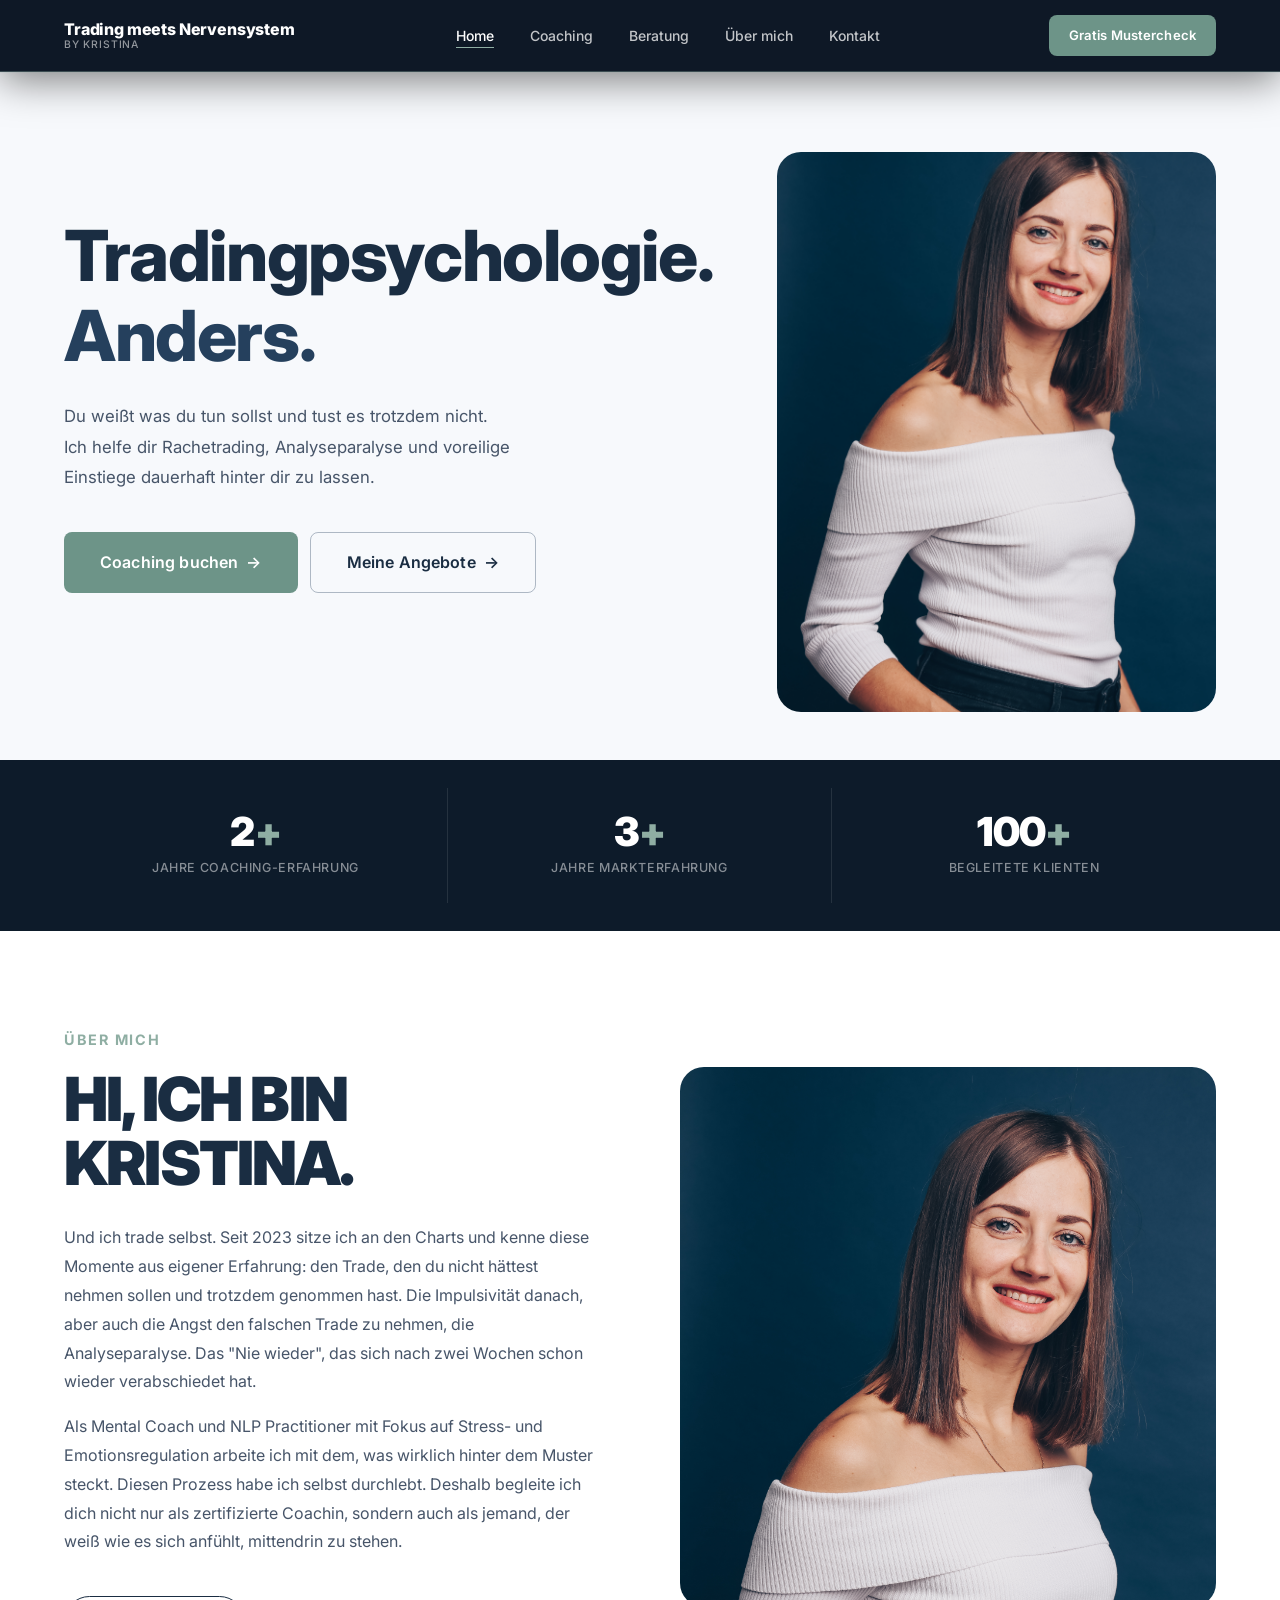
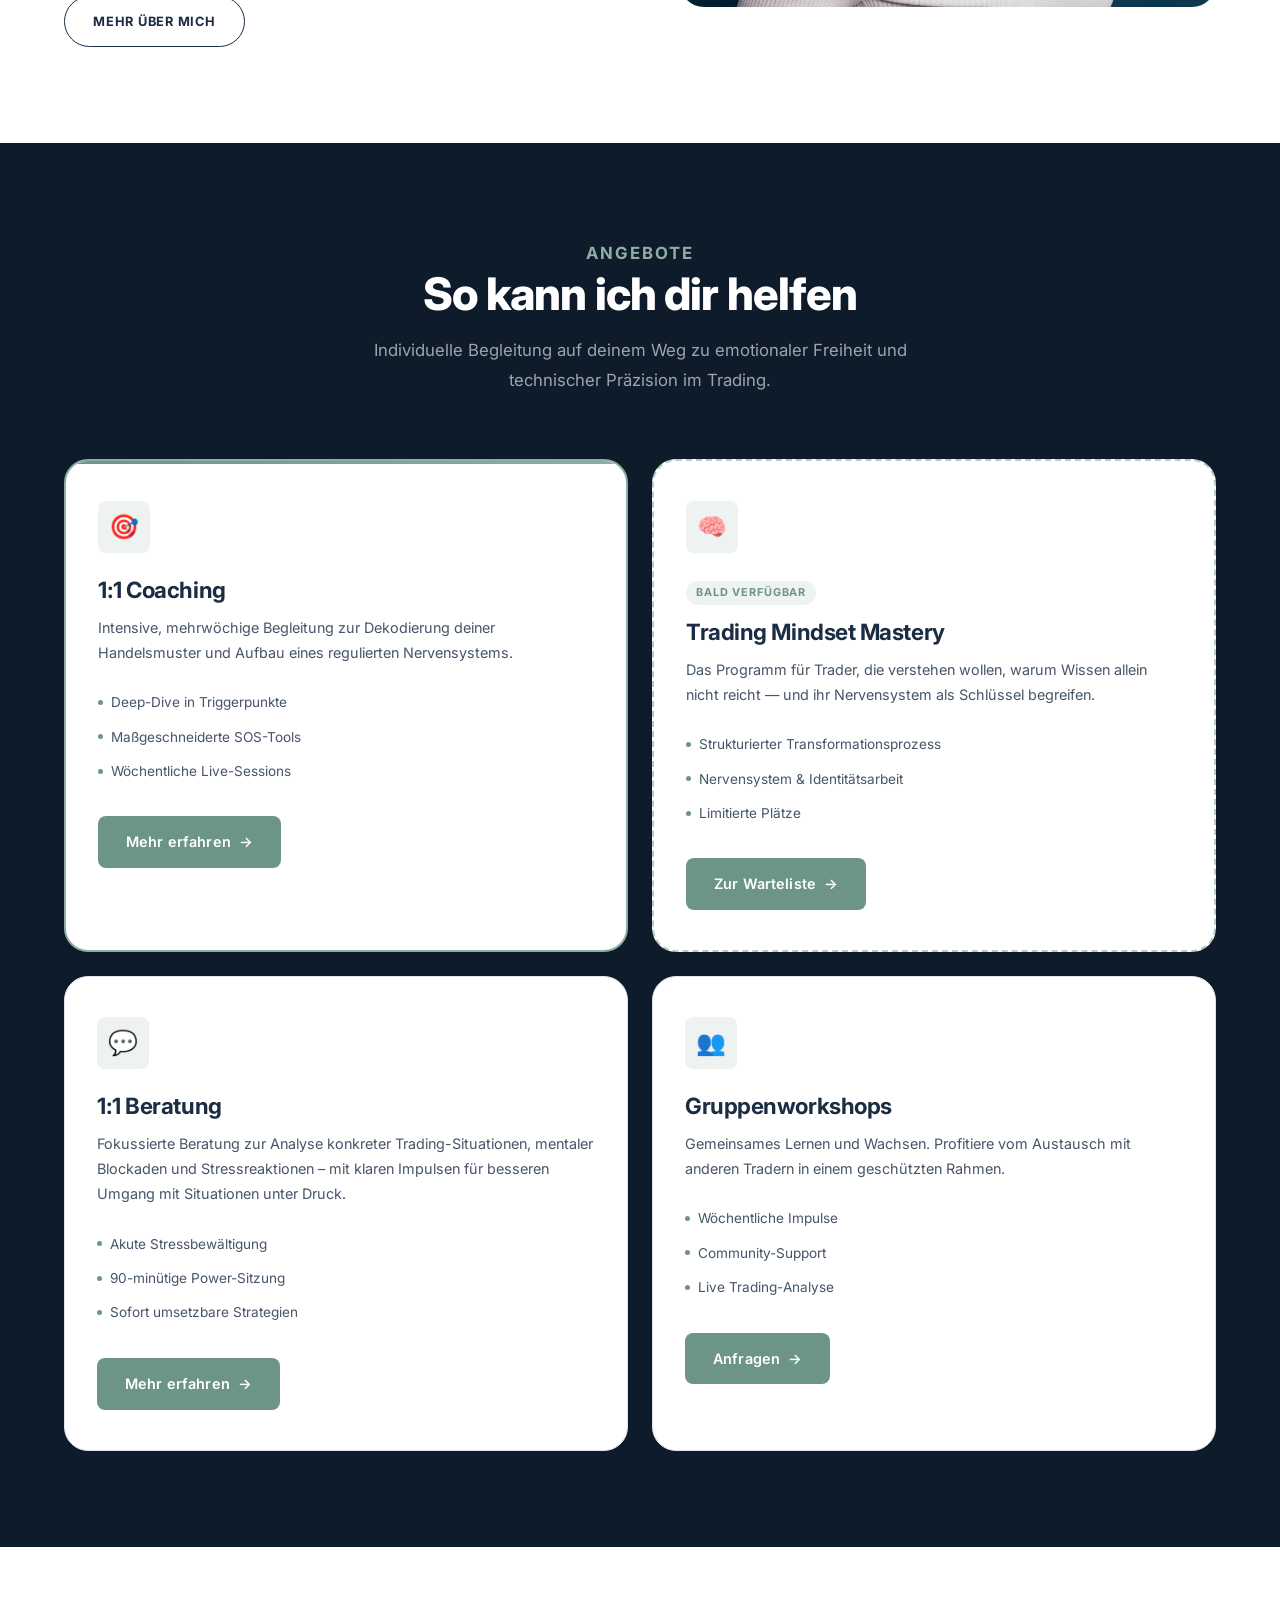
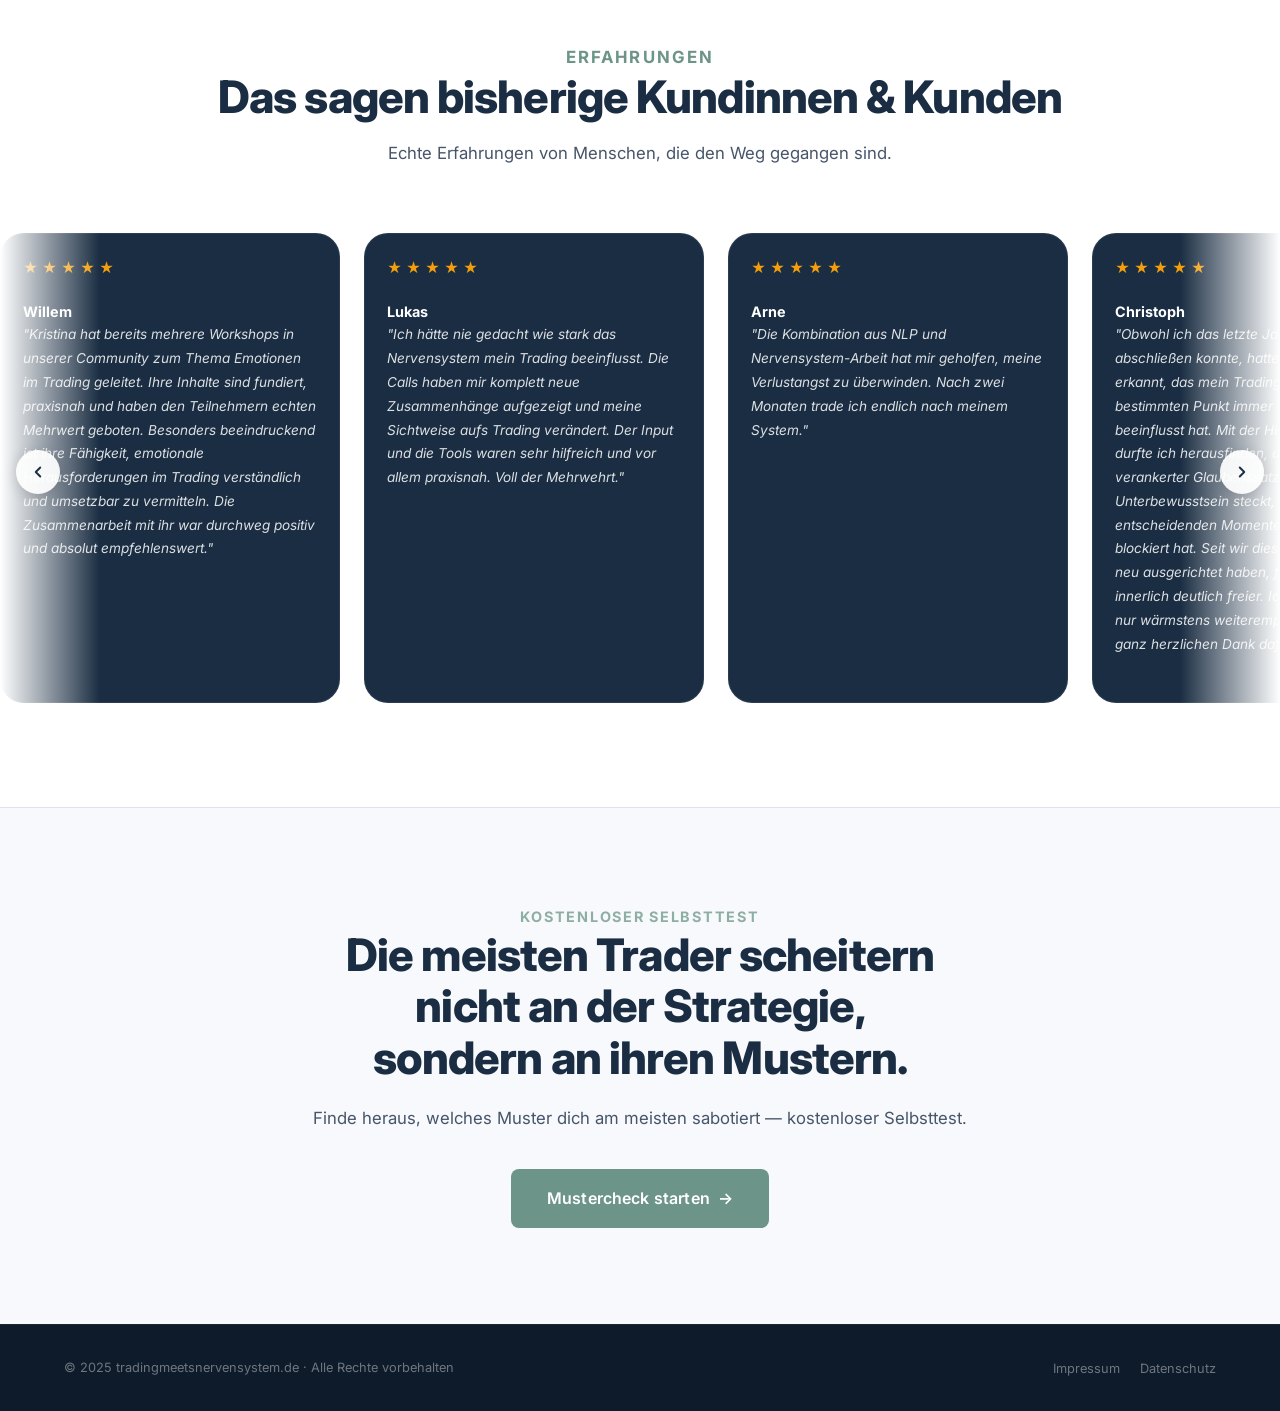
==== commit 3cd7e182: "Add files via upload" ====
--- a/index.html
+++ b/index.html
@@ -132,9 +132,9 @@
     .testimonials-section .testimonial-card {
       background: #1a2d42;
       border: 1px solid rgba(255,255,255,0.08);
-      width: 420px;
+      width: 340px;
       flex-shrink: 0;
-      padding: 24px;
+      padding: 22px;
     }
     .testimonials-section .testimonial-text { font-size: 0.85rem; }
     .testimonials-section .author-name { font-size: 0.9rem; }
@@ -170,7 +170,7 @@
     .t-prev { left: 16px; }
     .t-next { right: 16px; }
     @media(max-width:600px) {
-      .testimonials-section .testimonial-card { width: min(340px, 82vw); padding: 20px; }
+      .testimonials-section .testimonial-card { width: min(290px, 84vw); padding: 18px; }
       .t-arrow { width: 34px; height: 34px; }
       .t-prev { left: 6px; }
       .t-next { right: 6px; }
@@ -220,7 +220,7 @@
           Ich helfe dir Rachetrading, Analyseparalyse und voreilige Einstiege dauerhaft hinter dir zu lassen.
         </p>
         <div class="hero-actions">
-          <a href="contact.html" class="btn btn-teal btn-lg">Coaching buchen <span class="arrow">→</span></a>
+          <a href="https://zeeg.me/kristinagibert/90-minutiges-coaching" target="_blank" rel="noopener" class="btn btn-teal btn-lg">Coaching buchen <span class="arrow">→</span></a>
           <a href="#angebote" class="btn btn-ghost-white btn-lg">Meine Angebote <span class="arrow">→</span></a>
         </div>
       </div>
@@ -388,7 +388,7 @@
       <div class="testimonial-card">
         <div class="testimonial-stars"><span class="star">★</span><span class="star">★</span><span class="star">★</span><span class="star">★</span><span class="star">★</span></div>
         <div class="testimonial-author"><div class="author-name">Patrick</div></div>
-        <p class="testimonial-text">"Nach langem Hin und Her habe ich endlich eine Strategie gefunden, die wirklich zu mir passt. Jedoch musste ich schnell feststellen, dass mein Mindset noch lange nicht dort ist, wo es für profitables Trading sein sollte. Zum Glück bin ich über Prime Trading auf Kristina gestoßen und durfte einige Mindset-Calls miterleben. Dadurch habe ich verstanden, wo eigentlich mein größtes Problem liegt. Es hat nicht lange gedauert, bis ich mir auch ein 1:1-Coaching bei ihr gebucht habe. Durch sie habe ich verstanden, wie sehr meine Emotionen meine Entscheidungen beim Traden beeinflussen. Kristina vermittelt die Themen rund um das Nervensystem sehr strukturiert, ruhig, verständlich und praxisnah. Seitdem habe ich bereits einen großen Entwicklungsschritt gemacht und handle nicht mehr so emotional wie früher. Ich bin zwar noch nicht dort angekommen, wo ich sein möchte, aber eines ist mir bewusst geworden: Ohne diesen Schritt werde ich langfristig nicht profitabel. Maximaler Mehrwert – ich kann das Coaching nur weiterempfehlen."</p>
+        <p class="testimonial-text">"Nach langem Suchen habe ich meine Trading-Strategie gefunden – doch mein Mindset spielte nicht mit. Zum Glück bin ich über Prime Trading auf Kristina gestoßen. Schon nach den ersten Mindset-Calls wurde mir mein größtes Problem bewusst, sodass ich direkt ein 1:1-Coaching gebucht habe. Kristina erklärt die Themen rund um das Nervensystem extrem strukturiert, ruhig und praxisnah. Dank ihr handle ich heute viel weniger emotional und mache riesige Fortschritte. Maximaler Mehrwert – absolute Empfehlung!"</p>
       </div>
       <!-- Duplikate für nahtlose Schleife -->
       <div class="testimonial-card">
@@ -424,7 +424,7 @@
       <div class="testimonial-card">
         <div class="testimonial-stars"><span class="star">★</span><span class="star">★</span><span class="star">★</span><span class="star">★</span><span class="star">★</span></div>
         <div class="testimonial-author"><div class="author-name">Patrick</div></div>
-        <p class="testimonial-text">"Nach langem Hin und Her habe ich endlich eine Strategie gefunden, die wirklich zu mir passt. Jedoch musste ich schnell feststellen, dass mein Mindset noch lange nicht dort ist, wo es für profitables Trading sein sollte. Zum Glück bin ich über Prime Trading auf Kristina gestoßen und durfte einige Mindset-Calls miterleben. Dadurch habe ich verstanden, wo eigentlich mein größtes Problem liegt. Es hat nicht lange gedauert, bis ich mir auch ein 1:1-Coaching bei ihr gebucht habe. Durch sie habe ich verstanden, wie sehr meine Emotionen meine Entscheidungen beim Traden beeinflussen. Kristina vermittelt die Themen rund um das Nervensystem sehr strukturiert, ruhig, verständlich und praxisnah. Seitdem habe ich bereits einen großen Entwicklungsschritt gemacht und handle nicht mehr so emotional wie früher. Ich bin zwar noch nicht dort angekommen, wo ich sein möchte, aber eines ist mir bewusst geworden: Ohne diesen Schritt werde ich langfristig nicht profitabel. Maximaler Mehrwert – ich kann das Coaching nur weiterempfehlen."</p>
+        <p class="testimonial-text">"Nach langem Suchen habe ich meine Trading-Strategie gefunden – doch mein Mindset spielte nicht mit. Zum Glück bin ich über Prime Trading auf Kristina gestoßen. Schon nach den ersten Mindset-Calls wurde mir mein größtes Problem bewusst, sodass ich direkt ein 1:1-Coaching gebucht habe. Kristina erklärt die Themen rund um das Nervensystem extrem strukturiert, ruhig und praxisnah. Dank ihr handle ich heute viel weniger emotional und mache riesige Fortschritte. Maximaler Mehrwert – absolute Empfehlung!"</p>
       </div>
     </div>
   </div>
@@ -438,7 +438,7 @@
       <p class="label">Kostenloser Selbsttest</p>
       <h2 style="color:var(--navy-dark);margin-bottom:20px;">Die meisten Trader scheitern nicht an der Strategie,<br>sondern an ihren Mustern.</h2>
       <p style="color:var(--gray-600);font-size:1.05rem;margin-bottom:36px;">Finde heraus, welches Muster dich am meisten sabotiert — kostenloser Selbsttest.</p>
-      <a href="contact.html" class="btn btn-teal btn-lg">Mustercheck starten <span class="arrow">→</span></a>
+      <a href="mustercheck.html" class="btn btn-teal btn-lg">Mustercheck starten <span class="arrow">→</span></a>
     </div>
   </div>
 </section>
--- a/style.css
+++ b/style.css
@@ -1511,11 +1511,12 @@
   :root { --nav-h: 64px; }
   .hero-title { font-size: 2.2rem; }
   .stats-grid { grid-template-columns: 1fr 1fr 1fr; }
+  .stat-item:nth-child(2) { border-right: 1px solid rgba(255,255,255,0.1); }
   .stat-number { font-size: 1.6rem; }
   .stat-item { padding: 16px 8px; }
   .stat-label { font-size: 0.7rem; }
   .cta-actions { flex-direction: column; align-items: center; }
-  .hero-image img { height: 300px; }
+  .hero-image img { height: 420px; object-position: top center; }
 }
 
 /* ============ MOBILE FIXES ============ */
@@ -1528,7 +1529,7 @@
   .hero { padding: 0; overflow-x: hidden; }
   .hero-grid { padding: calc(var(--nav-h, 64px) + 40px) 0 0 !important; gap: 32px; }
   .hero-image { border-radius: 0; }
-  .hero-image img { height: 260px; }
+  .hero-image img { height: 420px; object-position: top center; }
   .hero-title { font-size: clamp(1.8rem, 8vw, 2.4rem); }
   .hero-subtitle { font-size: 1rem; }
   .hero-actions { flex-direction: column; gap: 12px; }
@@ -1577,6 +1578,9 @@
   .three-col-grid { grid-template-columns: 1fr !important; gap: 16px !important; }
   .bio-content-grid { grid-template-columns: 1fr !important; gap: 40px !important; }
   .bio-content-grid > div[style*="sticky"] { position: static !important; }
+  /* Über-mich Abschnitt auf Index: 1 Spalte, Foto ausblenden */
+  .ueber-mich-grid { grid-template-columns: 1fr !important; gap: 32px !important; }
+  .ueber-mich-foto { display: none !important; }
   /* Buttons in page-hero untereinander */
   .page-hero div[style*="display:flex"][style*="gap:12px"] { flex-direction: column !important; gap: 12px !important; }
   .page-hero .btn { width: 100% !important; justify-content: center !important; text-align: center; }
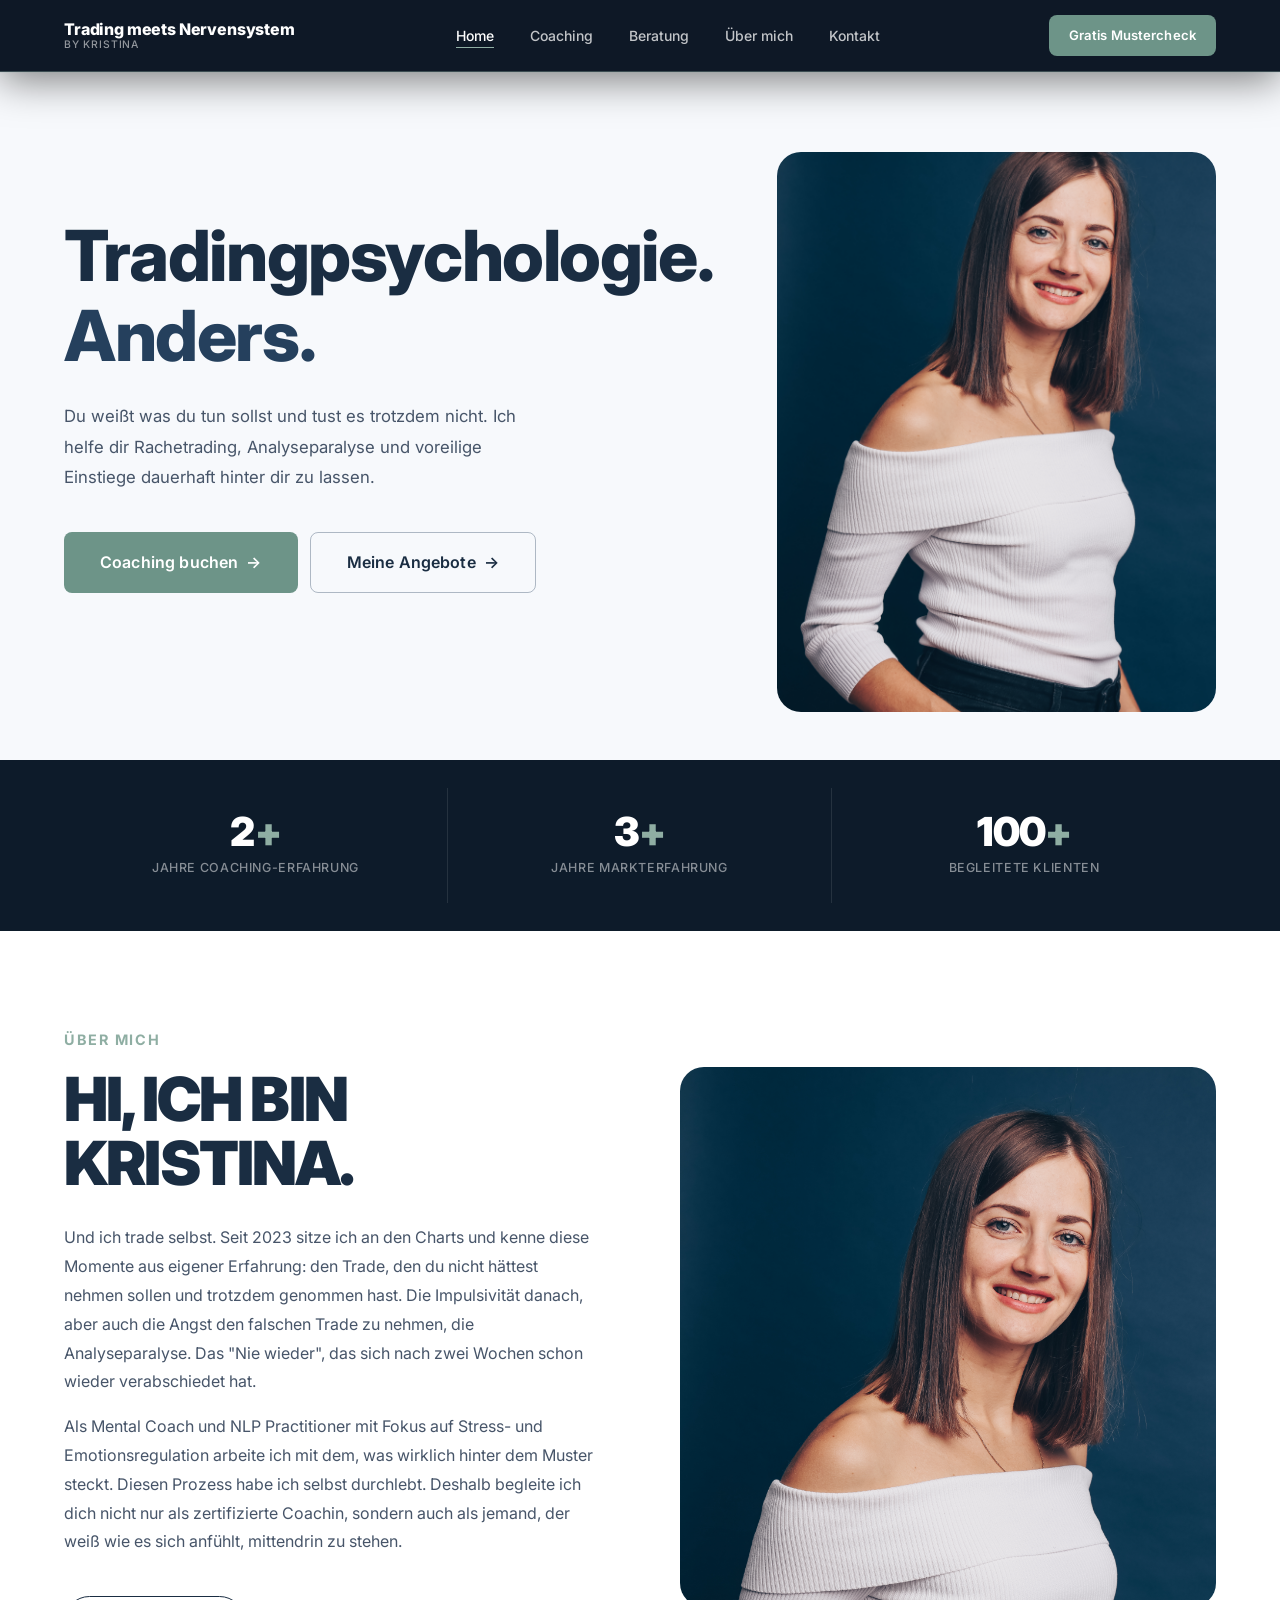
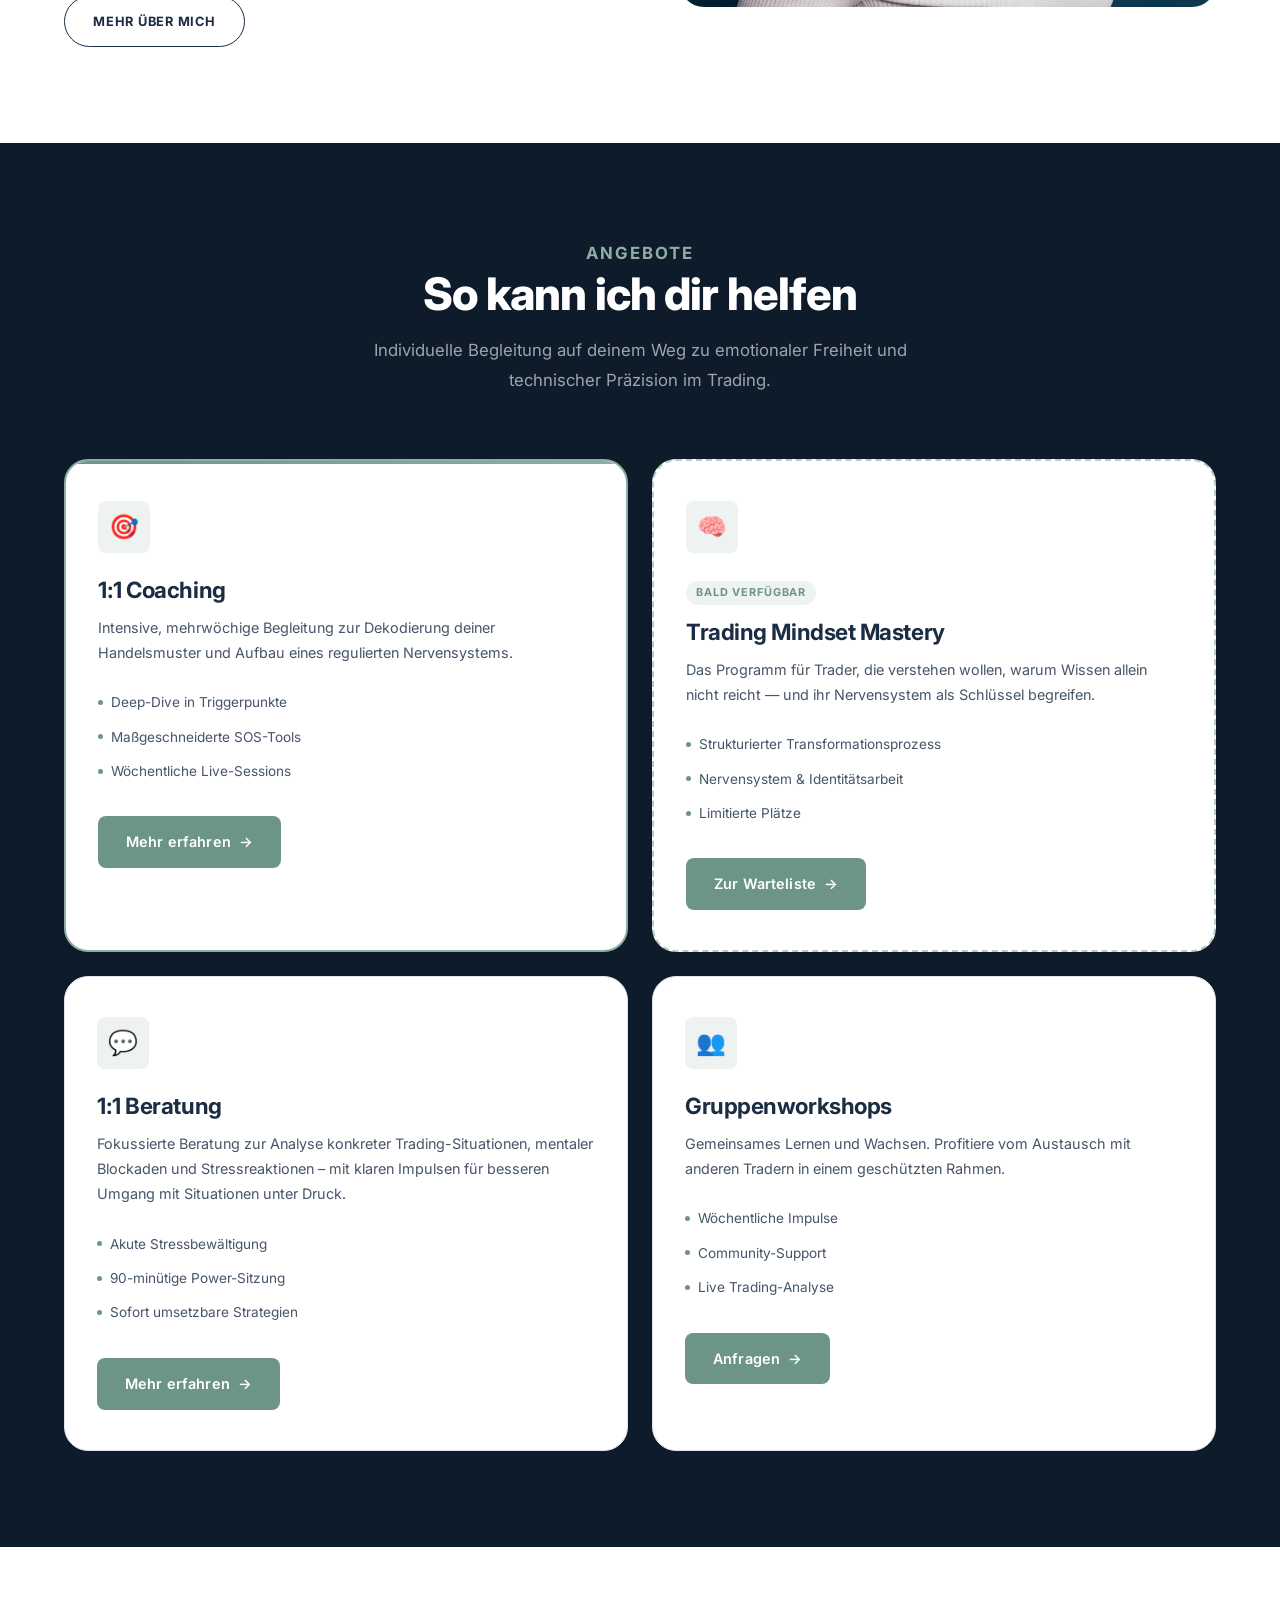
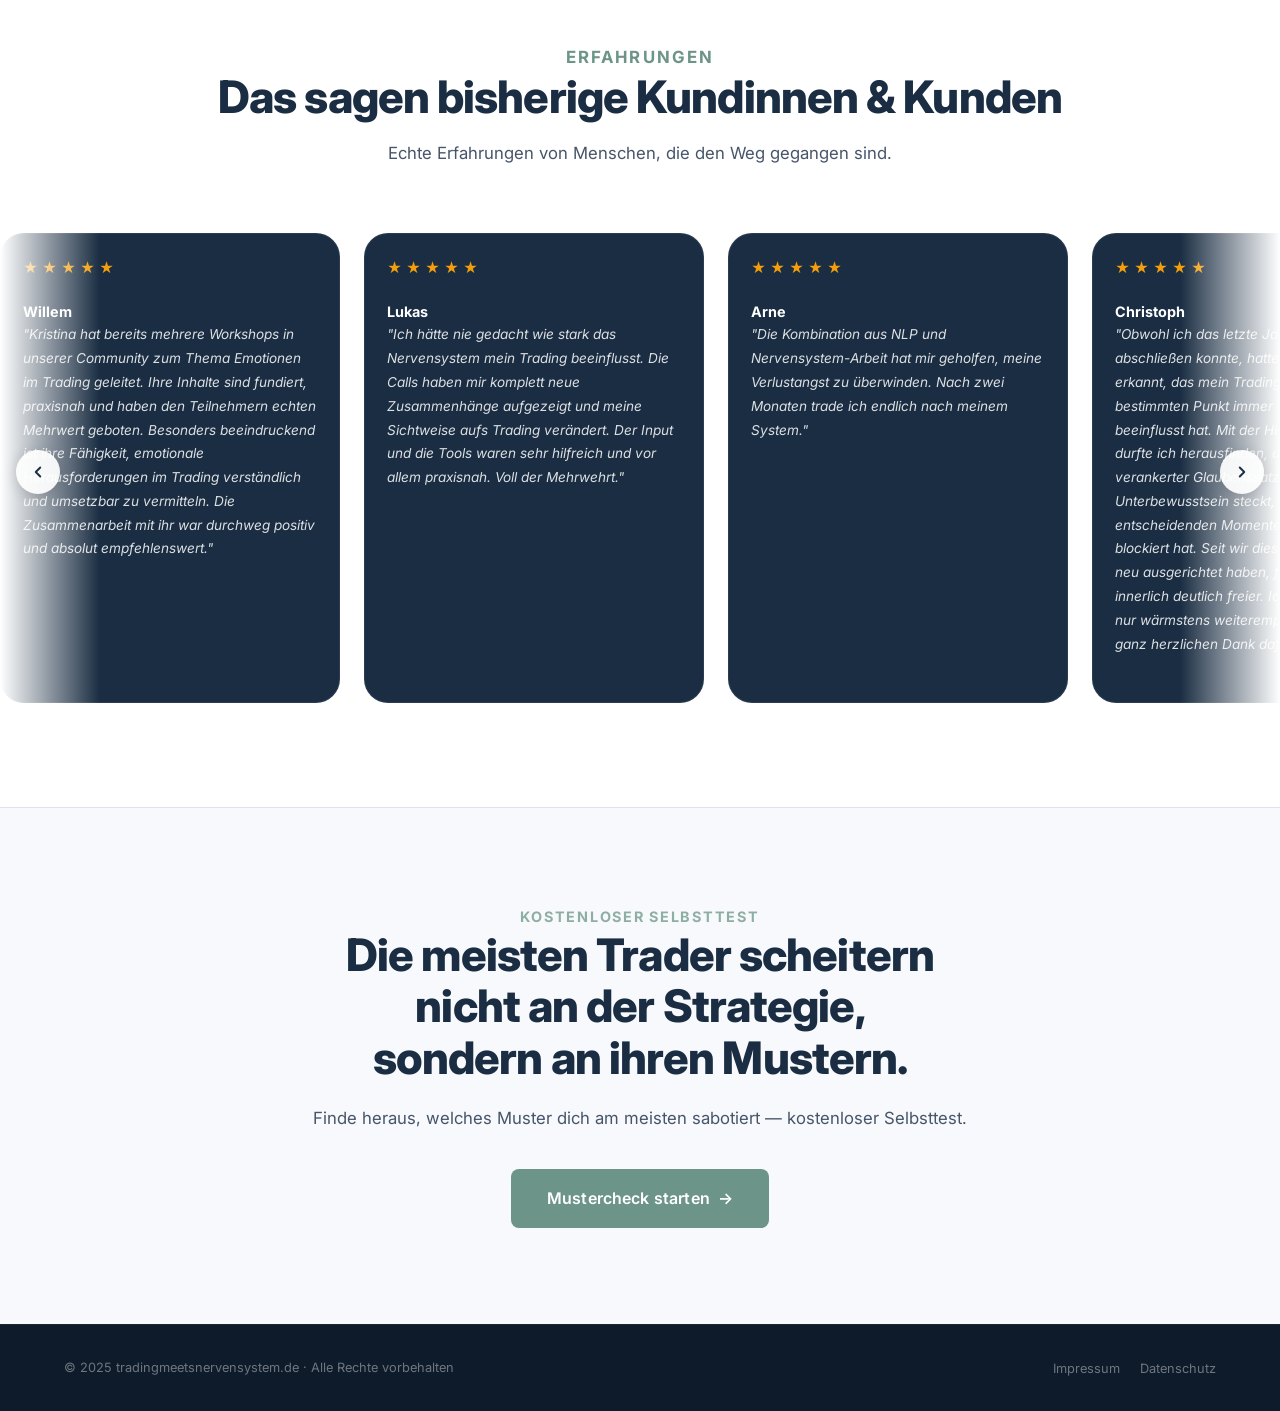
==== commit c789e6f0: "Add files via upload" ====
--- a/index.html
+++ b/index.html
@@ -174,6 +174,8 @@
       .t-arrow { width: 34px; height: 34px; }
       .t-prev { left: 6px; }
       .t-next { right: 6px; }
+      .testimonials-marquee::before,
+      .testimonials-marquee::after { display: none; }
     }
   </style>
 </head>
@@ -216,8 +218,7 @@
           <span class="accent">Anders.</span>
         </h1>
         <p class="hero-desc">
-          Du weißt was du tun sollst und tust es trotzdem nicht.<br>
-          Ich helfe dir Rachetrading, Analyseparalyse und voreilige Einstiege dauerhaft hinter dir zu lassen.
+          Du weißt was du tun sollst und tust es trotzdem nicht. Ich helfe dir Rachetrading, Analyseparalyse und voreilige Einstiege dauerhaft hinter dir zu lassen.
         </p>
         <div class="hero-actions">
           <a href="https://zeeg.me/kristinagibert/90-minutiges-coaching" target="_blank" rel="noopener" class="btn btn-teal btn-lg">Coaching buchen <span class="arrow">→</span></a>
@@ -506,6 +507,20 @@
   var next = document.querySelector('.t-next');
   if (prev) prev.addEventListener('click', function() { move(1); });
   if (next) next.addEventListener('click', function() { move(-1); });
+
+  // Touch: anhalten beim Drücken, weiterlaufen beim Loslassen
+  var marquee = document.querySelector('.testimonials-marquee');
+  if (marquee) {
+    marquee.addEventListener('touchstart', function() {
+      track.style.animationPlayState = 'paused';
+    }, { passive: true });
+    marquee.addEventListener('touchend', function() {
+      track.style.animationPlayState = 'running';
+    }, { passive: true });
+    marquee.addEventListener('touchcancel', function() {
+      track.style.animationPlayState = 'running';
+    }, { passive: true });
+  }
 })();
 </script>
 </body>
